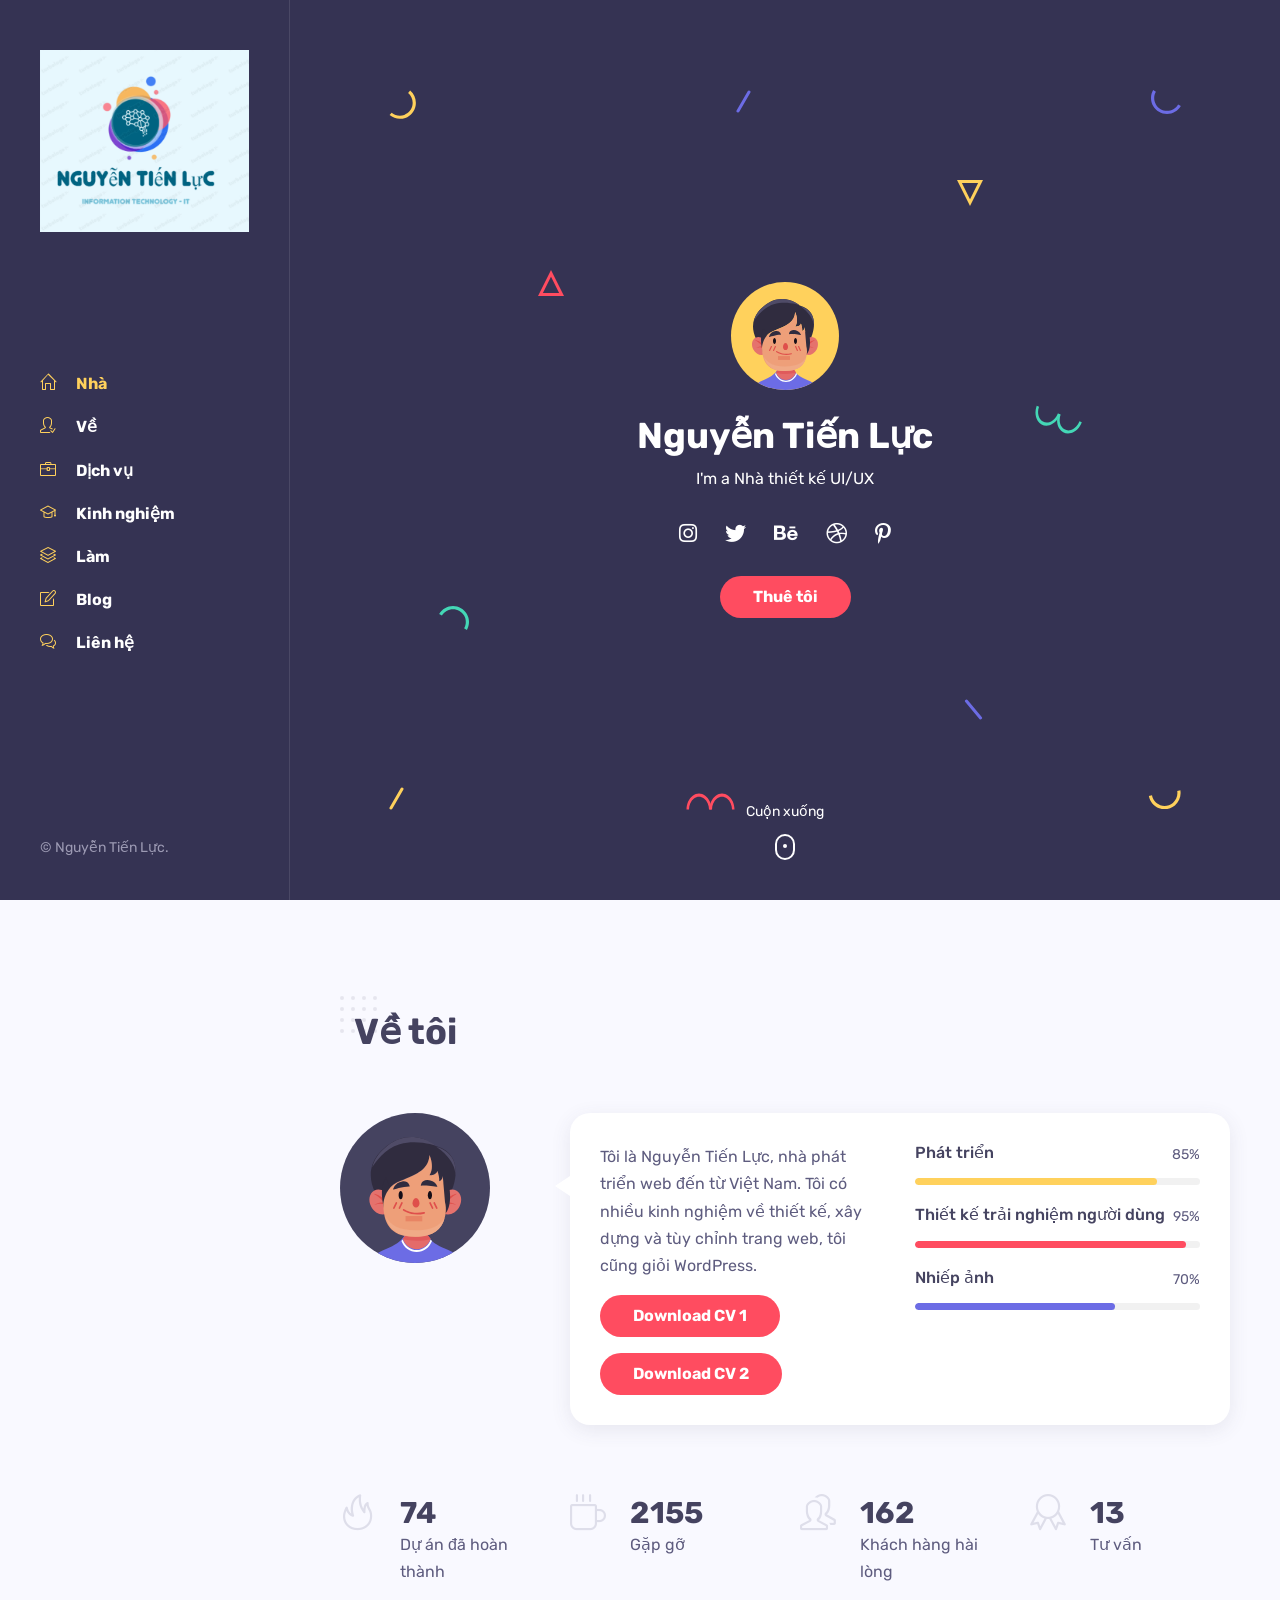
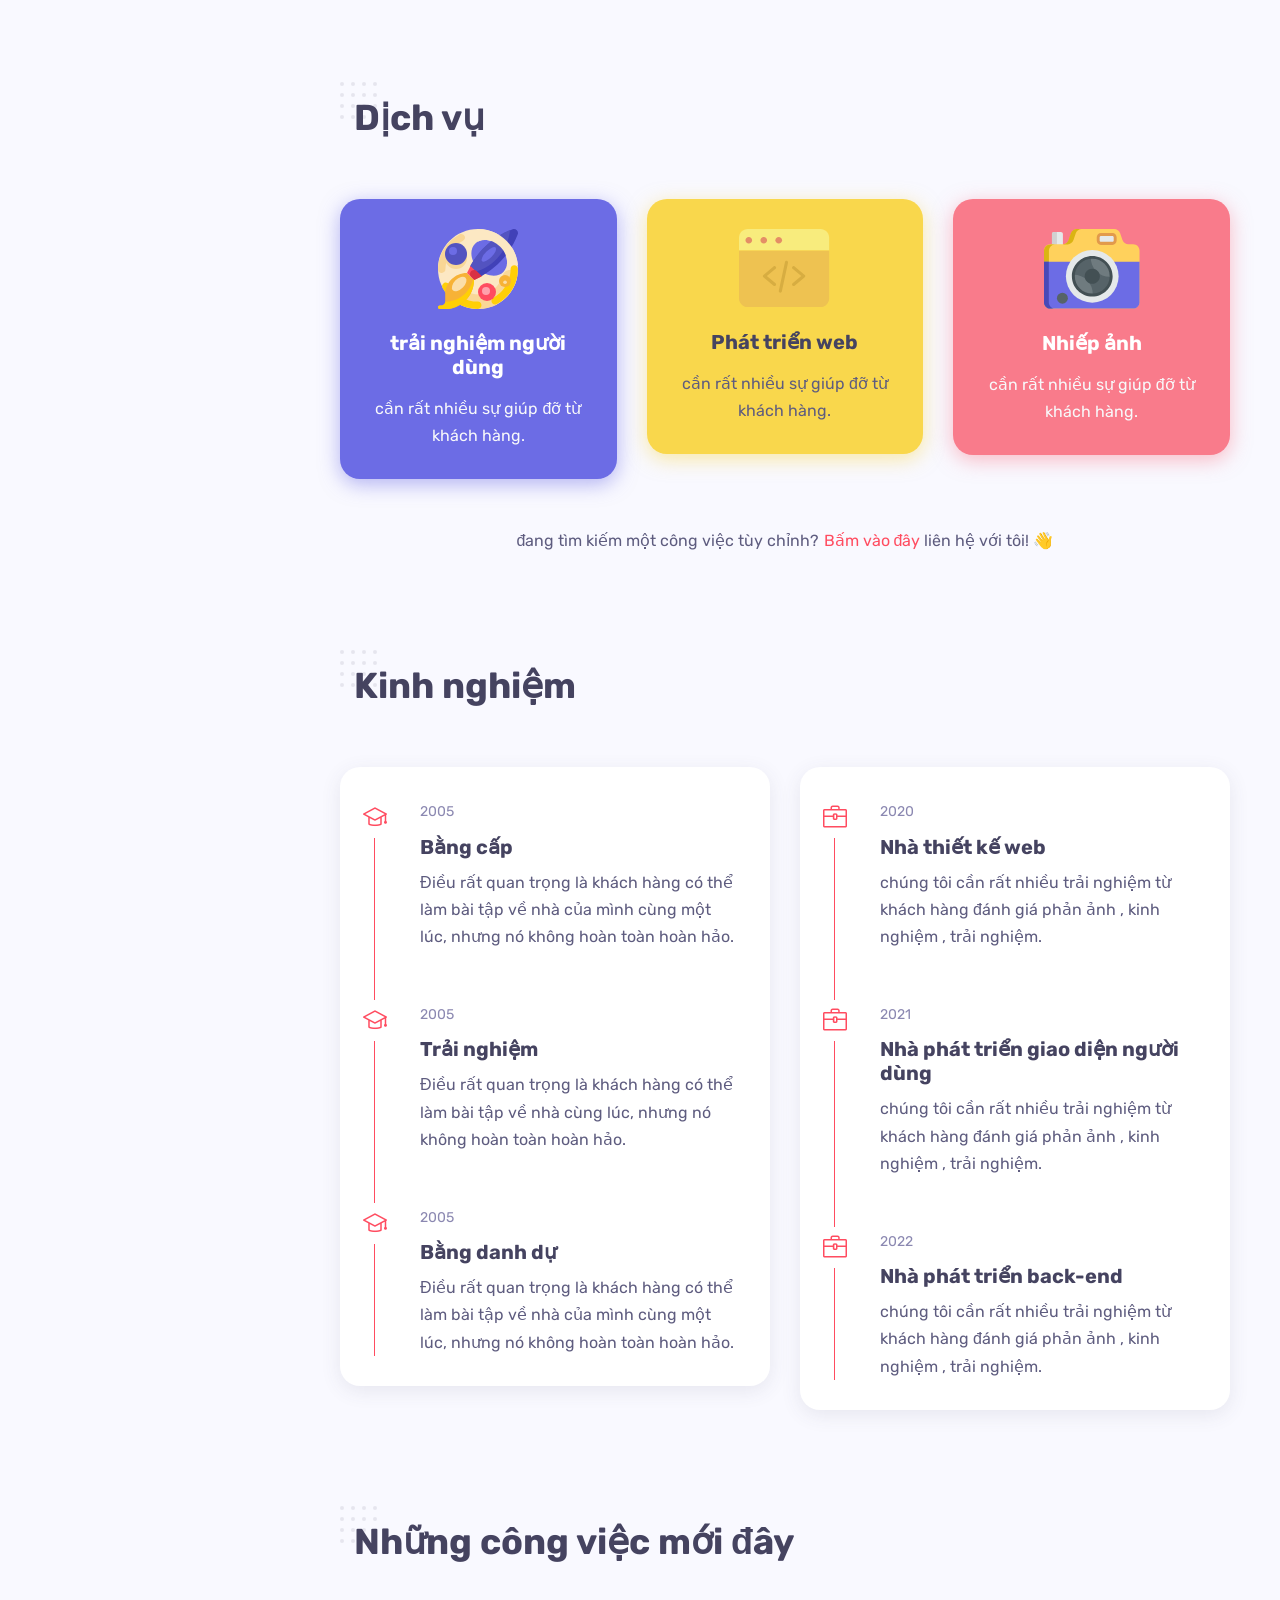
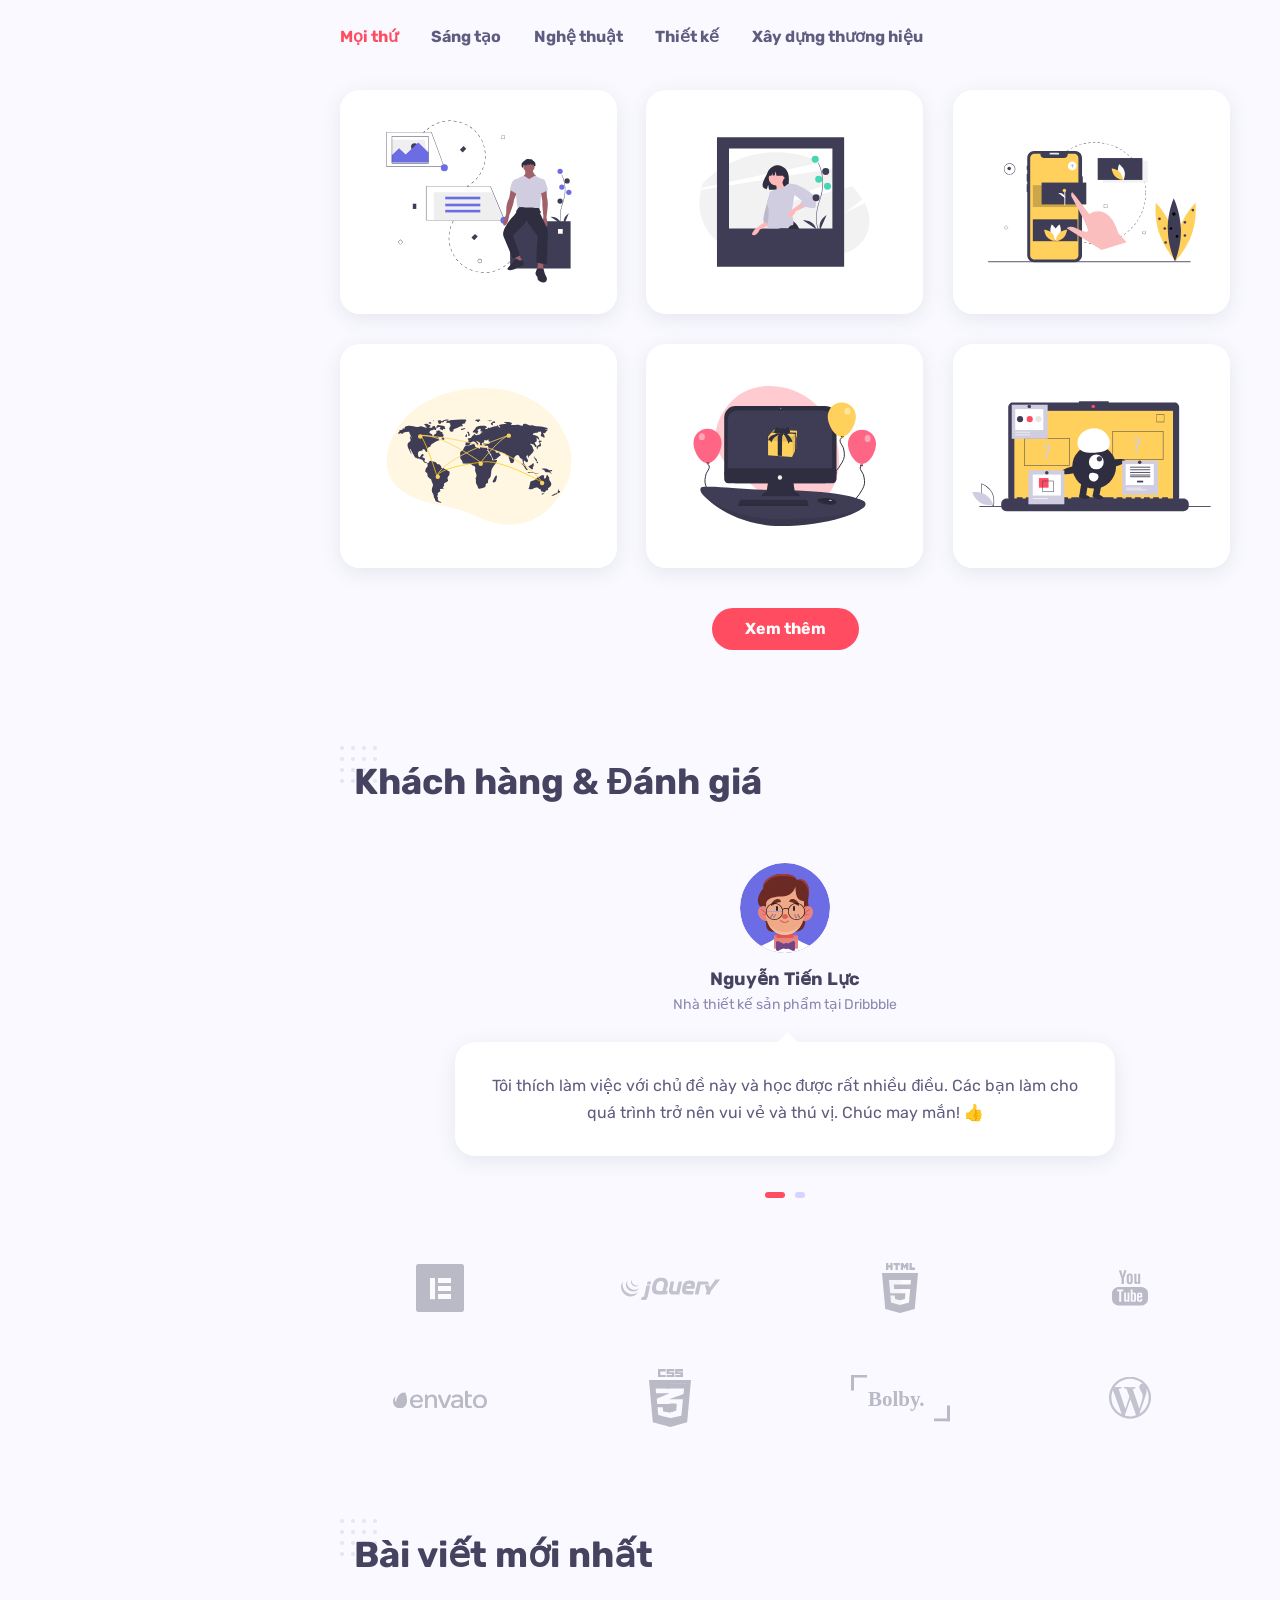
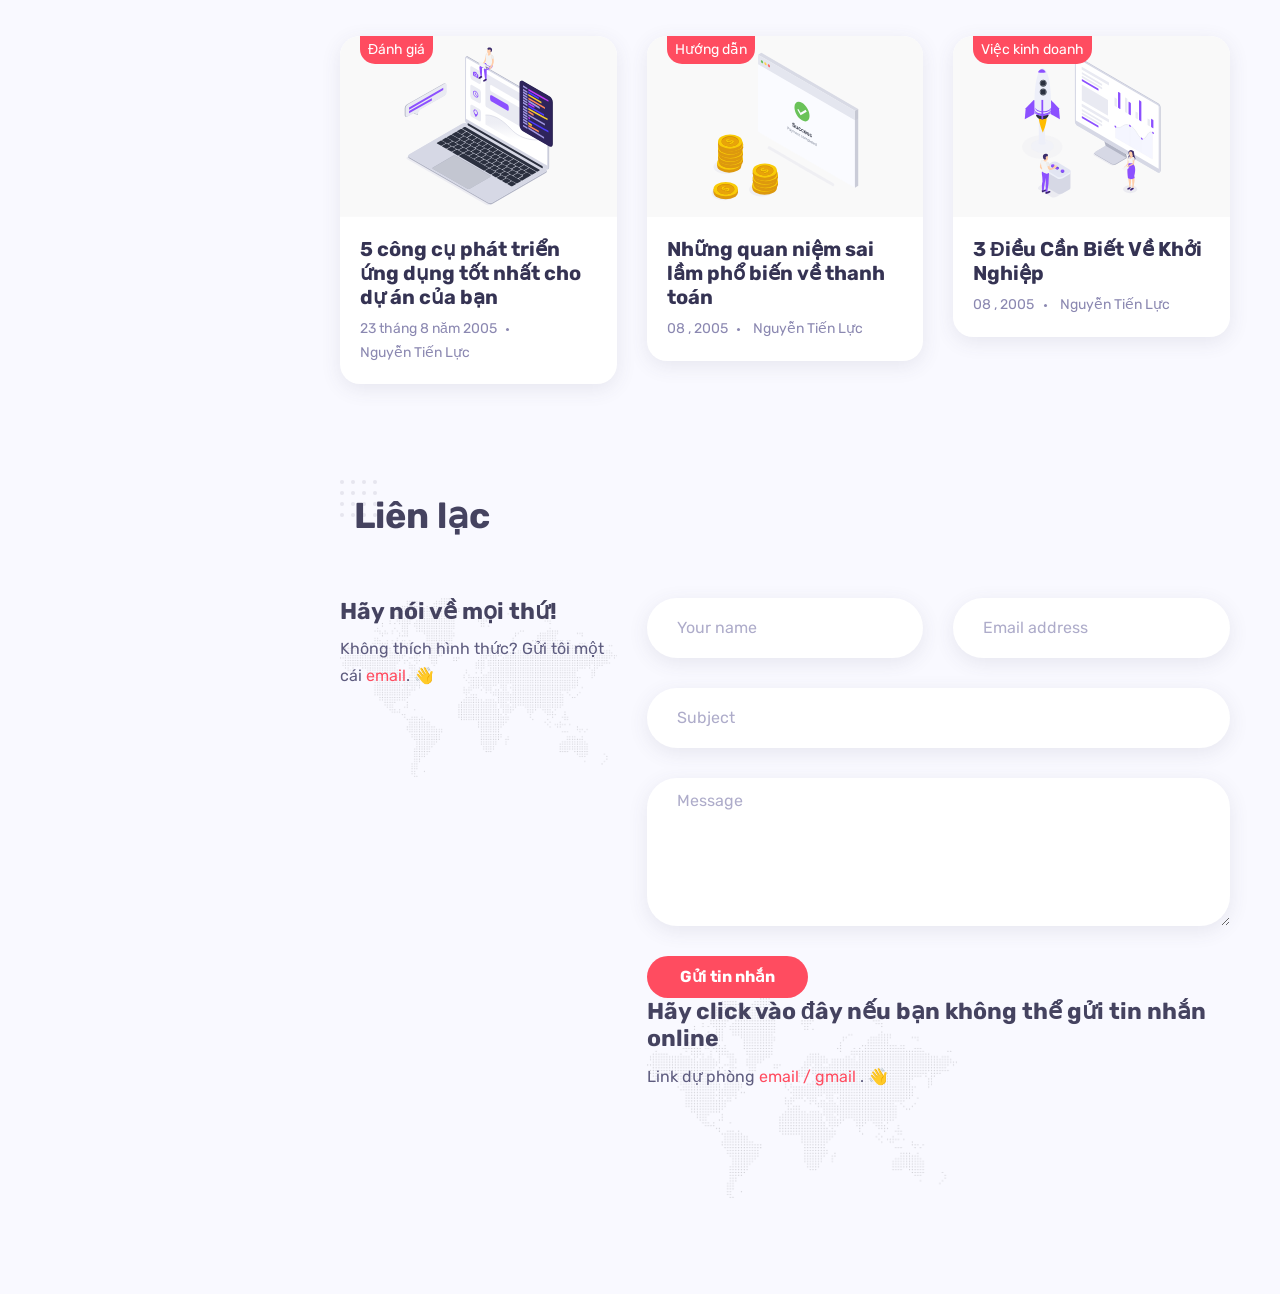
==== index.html @ 6c109f64 "Upload CV profile website" ====
﻿<!DOCTYPE html>
<html lang="en-US">
<head>
	<meta http-equiv="Content-Type" content="text/html; charset=UTF-8">
	<title>Nguyễn Tiến Lực</title>
	<meta name="description" content="PROFILE">
	<meta name="viewport" content="width=device-width, initial-scale=1, maximum-scale=1">
	<link rel="shortcut icon" type="image/x-icon" href="images\favicon.png">
	<link rel="stylesheet" href="css\bootstrap.min.css" type="text/css" media="all">
	<link rel="stylesheet" href="css\all.min.css" type="text/css" media="all">
	<link rel="stylesheet" href="css\simple-line-icons.css" type="text/css" media="all">
	<link rel="stylesheet" href="css\slick.css" type="text/css" media="all">
	<link rel="stylesheet" href="css\animate.css" type="text/css" media="all">
	<link rel="stylesheet" href="css\magnific-popup.css" type="text/css" media="all">
	<link rel="stylesheet" href="css\style.css" type="text/css" media="all">


</head>

<body>


<div id="preloader">
	<div class="outer">
		<div class="infinityChrome">
			<div></div>
			<div></div>
			<div></div>
		</div>
		<div class="infinity">
			<div>
				<span></span>
			</div>
			<div>
				<span></span>
			</div>
			<div>
				<span></span>
			</div>
		</div>

		<svg xmlns="http://www.w3.org/2000/svg" version="1.1" class="goo-outer">
			<defs>
				<filter id="goo">
					<fegaussianblur in="SourceGraphic" stddeviation="6" result="blur"></fegaussianblur>
					<fecolormatrix in="blur" values="1 0 0 0 0  0 1 0 0 0  0 0 1 0 0  0 0 0 18 -7" result="goo"></fecolormatrix>
					<feblend in="SourceGraphic" in2="goo"></feblend>
				</filter>
			</defs>
		</svg>
	</div>
</div>

<!-- mobile header -->
<header class="mobile-header-1">
	<div class="container">
		<!-- menu icon -->
		<div class="menu-icon d-inline-flex mr-4">
			<button>
				<span></span>
			</button>
		</div>
		<!-- logo image -->
		<div class="site-logo">
			<a href="index.html">
				<img src="images\logo.svg" alt="Nguyễn Tiến Lực">
			</a>
		</div>
	</div>
</header>

<!-- desktop header -->
<header class="desktop-header-1 d-flex align-items-start flex-column">
	
	<!-- logo image -->
	<div class="site-logo">
		<a href="index.html">
			<img src="images\logo.svg" alt="">
		</a>
	</div>
	
	<!-- main menu -->
	<nav>
		<ul class="vertical-menu scrollspy">
			<li class="active"><a href="#home"><i class="icon-home"></i>Nhà</a></li>
			<li><a href="#about"><i class="icon-user-following"></i>Về</a></li>
			<li><a href="#services"><i class="icon-briefcase"></i>Dịch vụ</a></li>
			<li><a href="#experience"><i class="icon-graduation"></i>Kinh nghiệm</a></li>
			<li><a href="#works"><i class="icon-layers"></i>Làm</a></li>
			<li><a href="#blog"><i class="icon-note"></i>Blog</a></li>
			<li><a href="#contact"><i class="icon-bubbles"></i>Liên hệ</a></li>
		</ul>
	</nav>
	
	<!-- site footer -->
	<div class="footer">
		<!-- copyright text -->
		<span class="copyright">©  Nguyễn Tiến Lực.</span>
	</div>

</header>

<!-- main layout -->
<main class="content">
	
	<!-- section home -->
	<section id="home" class="home d-flex align-items-center">
		<div class="container">

			<!-- intro -->
			<div class="intro">
				<!-- avatar image -->
				<img src="images\avatar-1.svg" alt="Bolby" class="mb-4">

				<!-- info -->
				<h1 class="mb-2 mt-0">Nguyễn Tiến Lực</h1>
				<span>I'm a <span class="text-rotating">Nhà thiết kế UI/UX, nhà phát triển Front-End, người yêu thích nhiếp ảnh</span></span>

				<!-- social icons -->
				<ul class="social-icons light list-inline mb-0 mt-4">
					<li class="list-inline-item"><a href="#"><i class="fab fa-instagram"></i></a></li>
					<li class="list-inline-item"><a href="#"><i class="fab fa-twitter"></i></a></li>
					<li class="list-inline-item"><a href="#"><i class="fab fa-behance"></i></a></li>
					<li class="list-inline-item"><a href="#"><i class="fab fa-dribbble"></i></a></li>
					<li class="list-inline-item"><a href="#"><i class="fab fa-pinterest-p"></i></a></li>
				</ul>

				<!-- buttons -->
				<div class="mt-4">
					<a href="https://nguyenluc11.github.io/nguyenluc11/?fbclid=IwAR2hR-BDXSIE_s5PRj954l5WhrBoryZc1TmJZhps6hW86SdZs_fA3JSU7GA" class="btn btn-default">Thuê tôi</a>
				</div>
			</div>
			
			<!-- scroll down mouse wheel -->
			<div class="scroll-down">
				<a href="#about" class="mouse-wrapper">
					<span>Cuộn xuống</span>
					<span class="mouse">
						<span class="wheel"></span>
					</span>
				</a>
			</div>

			<!-- parallax layers -->
			<div class="parallax" data-relative-input="true">

				<svg width="27" height="29" data-depth="0.3" class="layer p1" xmlns="http://www.w3.org/2000/svg"><path d="M21.15625.60099c4.37954 3.67487 6.46544 9.40612 5.47254 15.03526-.9929 5.62915-4.91339 10.30141-10.2846 12.25672-5.37122 1.9553-11.3776.89631-15.75715-2.77856l2.05692-2.45134c3.50315 2.93948 8.3087 3.78663 12.60572 2.22284 4.297-1.5638 7.43381-5.30209 8.22768-9.80537.79387-4.50328-.8749-9.08872-4.37803-12.02821L21.15625.60099z" fill="#FFD15C" fill-rule="evenodd"></path></svg>

				<svg width="26" height="26" data-depth="0.2" class="layer p2" xmlns="http://www.w3.org/2000/svg"><path d="M13 3.3541L2.42705 24.5h21.1459L13 3.3541z" stroke="#FF4C60" stroke-width="3" fill="none" fill-rule="evenodd"></path></svg>

				<svg width="30" height="25" data-depth="0.3" class="layer p3" xmlns="http://www.w3.org/2000/svg"><path d="M.1436 8.9282C3.00213 3.97706 8.2841.92763 14.00013.92796c5.71605.00032 10.9981 3.04992 13.85641 8 2.8583 4.95007 2.8584 11.0491-.00014 16.00024l-2.77128-1.6c2.28651-3.96036 2.28631-8.84002.00011-12.8002-2.2862-3.96017-6.5124-6.40017-11.08513-6.4-4.57271.00018-8.79872 2.43984-11.08524 6.4002l-2.77128-1.6z" fill="#44D7B6" fill-rule="evenodd"></path></svg>

				<svg width="15" height="23" data-depth="0.6" class="layer p4" xmlns="http://www.w3.org/2000/svg"><rect transform="rotate(30 9.86603 10.13397)" x="7" width="3" height="25" rx="1.5" fill="#FFD15C" fill-rule="evenodd"></rect></svg>

				<svg width="15" height="23" data-depth="0.2" class="layer p5" xmlns="http://www.w3.org/2000/svg"><rect transform="rotate(30 9.86603 10.13397)" x="7" width="3" height="25" rx="1.5" fill="#6C6CE5" fill-rule="evenodd"></rect></svg>

				<svg width="49" height="17" data-depth="0.5" class="layer p6" xmlns="http://www.w3.org/2000/svg"><g fill="#FF4C60" fill-rule="evenodd"><path d="M.5 16.5c0-5.71709 2.3825-10.99895 6.25-13.8567 3.8675-2.85774 8.6325-2.85774 12.5 0C23.1175 5.50106 25.5 10.78292 25.5 16.5H23c0-4.57303-1.90625-8.79884-5-11.08535-3.09375-2.28652-6.90625-2.28652-10 0C4.90625 7.70116 3 11.92697 3 16.5H.5z"></path><path d="M23.5 16.5c0-5.71709 2.3825-10.99895 6.25-13.8567 3.8675-2.85774 8.6325-2.85774 12.5 0C46.1175 5.50106 48.5 10.78292 48.5 16.5H46c0-4.57303-1.90625-8.79884-5-11.08535-3.09375-2.28652-6.90625-2.28652-10 0-3.09375 2.28651-5 6.51232-5 11.08535h-2.5z"></path></g></svg>

				<svg width="26" height="26" data-depth="0.4" class="layer p7" xmlns="http://www.w3.org/2000/svg"><path d="M13 22.6459L2.42705 1.5h21.1459L13 22.6459z" stroke="#FFD15C" stroke-width="3" fill="none" fill-rule="evenodd"></path></svg>

				<svg width="19" height="21" data-depth="0.3" class="layer p8" xmlns="http://www.w3.org/2000/svg"><rect transform="rotate(-40 6.25252 10.12626)" x="7" width="3" height="25" rx="1.5" fill="#6C6CE5" fill-rule="evenodd"></rect></svg>

				<svg width="30" height="25" data-depth="0.3" data-depth-y="-1.30" class="layer p9" xmlns="http://www.w3.org/2000/svg"><path d="M29.8564 16.0718c-2.85854 4.95114-8.1405 8.00057-13.85654 8.00024-5.71605-.00032-10.9981-3.04992-13.85641-8-2.8583-4.95007-2.8584-11.0491.00014-16.00024l2.77128 1.6c-2.28651 3.96036-2.28631 8.84002-.00011 12.8002 2.2862 3.96017 6.5124 6.40017 11.08513 6.4 4.57271-.00018 8.79872-2.43984 11.08524-6.4002l2.77128 1.6z" fill="#6C6CE5" fill-rule="evenodd"></path></svg>

				<svg width="47" height="29" data-depth="0.2" class="layer p10" xmlns="http://www.w3.org/2000/svg"><g fill="#44D7B6" fill-rule="evenodd"><path d="M46.78878 17.19094c-1.95535 5.3723-6.00068 9.52077-10.61234 10.8834-4.61167 1.36265-9.0893-.26708-11.74616-4.27524-2.65686-4.00817-3.08917-9.78636-1.13381-15.15866l2.34923.85505c-1.56407 4.29724-1.2181 8.92018.90705 12.12693 2.12514 3.20674 5.70772 4.5107 9.39692 3.4202 3.68921-1.0905 6.92581-4.40949 8.48988-8.70673l2.34923.85505z"></path><path d="M25.17585 9.32448c-1.95535 5.3723-6.00068 9.52077-10.61234 10.8834-4.61167 1.36264-9.0893-.26708-11.74616-4.27525C.16049 11.92447-.27182 6.14628 1.68354.77398l2.34923.85505c-1.56407 4.29724-1.2181 8.92018.90705 12.12692 2.12514 3.20675 5.70772 4.5107 9.39692 3.4202 3.68921-1.0905 6.92581-4.40948 8.48988-8.70672l2.34923.85505z"></path></g></svg>

				<svg width="33" height="20" data-depth="0.5" class="layer p11" xmlns="http://www.w3.org/2000/svg"><path d="M32.36774.34317c.99276 5.63023-1.09332 11.3614-5.47227 15.03536-4.37895 3.67396-10.3855 4.73307-15.75693 2.77837C5.76711 16.2022 1.84665 11.53014.8539 5.8999l3.15139-.55567c.7941 4.50356 3.93083 8.24147 8.22772 9.8056 4.29688 1.56413 9.10275.71673 12.60554-2.2227C28.34133 9.98771 30.01045 5.4024 29.21635.89884l3.15139-.55567z" fill="#FFD15C" fill-rule="evenodd"></path></svg>

			</div>
		</div>
		
	</section>

	<!-- section about -->
	<section id="about">

		<div class="container">
			
			<!-- section title -->
			<h2 class="section-title wow fadeInUp">Về tôi</h2>

			<div class="spacer" data-height="60"></div>
			
			<div class="row">

				<div class="col-md-3">
					<div class="text-center text-md-left">
						<!-- avatar image -->
						<img src="images\avatar-2.svg" alt="Nguyễn Tiến LựcLực">
					</div>
					<div class="spacer d-md-none d-lg-none" data-height="30"></div>
				</div>

				<div class="col-md-9 triangle-left-md triangle-top-sm">
					<div class="rounded bg-white shadow-dark padding-30">
						<div class="row">
							<div class="col-md-6">
								<!-- about text -->
								<p>Tôi là Nguyễn Tiến Lực, nhà phát triển web đến từ Việt Nam. Tôi có nhiều kinh nghiệm về thiết kế, xây dựng và tùy chỉnh trang web, tôi cũng giỏi WordPress.</p>
								<div class="mt-3">
									<a href="https://luckocony.github.io/nguyentienluc333/" class="btn btn-default">Download CV 1 </a>
								</div>
								<div class="mt-3">
									<a href="file:///D:/nguyentienluc/betashop/shopbetacuanguyentienluc/index.html" class="btn btn-default">Download CV 2 </a>
								</div>
								<div class="spacer d-md-none d-lg-none" data-height="30"></div>
							</div>
							<div class="col-md-6">
								<!-- skill item -->
								<div class="skill-item">
									<div class="skill-info clearfix">
										<h4 class="float-left mb-3 mt-0">Phát triển</h4>
										<span class="float-right">85%</span>
									</div>
									<div class="progress">
										<div class="progress-bar data-background" role="progressbar" aria-valuemin="0" aria-valuemax="100" aria-valuenow="85" data-color="#FFD15C">
										</div>
									</div>
									<div class="spacer" data-height="20"></div>
								</div>

								<!-- skill item -->
								<div class="skill-item">
									<div class="skill-info clearfix">
										<h4 class="float-left mb-3 mt-0">Thiết kế trải nghiệm người dùng</h4>
										<span class="float-right">95%</span>
									</div>
									<div class="progress">
										<div class="progress-bar data-background" role="progressbar" aria-valuemin="0" aria-valuemax="100" aria-valuenow="95" data-color="#FF4C60">
										</div>
									</div>
									<div class="spacer" data-height="20"></div>
								</div>

								<!-- skill item -->
								<div class="skill-item">
									<div class="skill-info clearfix">
										<h4 class="float-left mb-3 mt-0">Nhiếp ảnh</h4>
										<span class="float-right">70%</span>
									</div>
									<div class="progress">
										<div class="progress-bar data-background" role="progressbar" aria-valuemin="0" aria-valuemax="100" aria-valuenow="70" data-color="#6C6CE5">
										</div>
									</div>
								</div>
							</div>
						</div>
					</div>
				</div>

			</div>
			<!-- row end -->

			<div class="spacer" data-height="70"></div>
			
			<div class="row">
				
				<div class="col-md-3 col-sm-6">
					<!-- fact item -->
					<div class="fact-item">
						<span class="icon icon-fire"></span>
						<div class="details">
							<h3 class="mb-0 mt-0 number"><em class="count">198</em></h3>
							<p class="mb-0">Dự án đã hoàn thành</p>
						</div>
					</div>
					<div class="spacer d-md-none d-lg-none" data-height="30"></div>
				</div>

				<div class="col-md-3 col-sm-6">
					<!-- fact item -->
					<div class="fact-item">
						<span class="icon icon-cup"></span>
						<div class="details">
							<h3 class="mb-0 mt-0 number"><em class="count">5670</em></h3>
							<p class="mb-0">Gặp gỡ</p>
						</div>
					</div>
					<div class="spacer d-md-none d-lg-none" data-height="30"></div>
				</div>

				<div class="col-md-3 col-sm-6">
					<!-- fact item -->
					<div class="fact-item">
						<span class="icon icon-people"></span>
						<div class="details">
							<h3 class="mb-0 mt-0 number"><em class="count">427</em></h3>
							<p class="mb-0">Khách hàng hài lòng</p>
						</div>
					</div>
					<div class="spacer d-md-none d-lg-none" data-height="30"></div>
				</div>

				<div class="col-md-3 col-sm-6">
					<!-- fact item -->
					<div class="fact-item">
						<span class="icon icon-badge"></span>
						<div class="details">
							<h3 class="mb-0 mt-0 number"><em class="count">35</em></h3>
							<p class="mb-0">Tư vấn</p>
						</div>
					</div>
				</div>

			</div>

		</div>
		
	</section>
	
	<!-- section services -->
	<section id="services">

		<div class="container">
			
			<!-- section title -->
			<h2 class="section-title wow fadeInUp">Dịch vụ</h2>

			<div class="spacer" data-height="60"></div>
			
			<div class="row">

				<div class="col-md-4">
					<!-- service box -->
					<div class="service-box rounded data-background padding-30 text-center text-light shadow-blue" data-color="#6C6CE5">
						<img src="images\service-1.svg" alt="UI/UX design">
						<h3 class="mb-3 mt-0"> trải nghiệm người dùng</h3>
						<p class="mb-0">cần rất nhiều sự giúp đỡ từ khách hàng.</p>
					</div>
					<div class="spacer d-md-none d-lg-none" data-height="30"></div>
				</div>

				<div class="col-md-4">
					<!-- service box -->
					<div class="service-box rounded data-background padding-30 text-center shadow-yellow" data-color="#F9D74C">
						<img src="images\service-2.svg" alt="UI/UX design">
						<h3 class="mb-3 mt-0">Phát triển web</h3>
						<p class="mb-0"> cần rất nhiều sự giúp đỡ từ khách hàng.</p>
					</div>
					<div class="spacer d-md-none d-lg-none" data-height="30"></div>
				</div>

				<div class="col-md-4">
					<!-- service box -->
					<div class="service-box rounded data-background padding-30 text-center text-light shadow-pink" data-color="#F97B8B">
						<img src="images\service-3.svg" alt="UI/UX design">
						<h3 class="mb-3 mt-0">Nhiếp ảnh</h3>
						<p class="mb-0"> cần rất nhiều sự giúp đỡ từ khách hàng.</p>
					</div>
				</div>

			</div>

			<div class="mt-5 text-center">
				<p class="mb-0">đang tìm kiếm một công việc tùy chỉnh? <a href="#contact">Bấm vào đây</a> liên hệ với tôi! 👋</p>
			</div>

		</div>
		
	</section>
	
	<!-- section experience -->
	<section id="experience">

		<div class="container">
			
			<!-- section title -->
			<h2 class="section-title wow fadeInUp">Kinh nghiệm</h2>

			<div class="spacer" data-height="60"></div>
			
			<div class="row">

				<div class="col-md-6">
					
					<!-- timeline wrapper -->
					<div class="timeline edu bg-white rounded shadow-dark padding-30 overflow-hidden">

						<!-- timeline item -->
						<div class="timeline-container wow fadeInUp">
							<div class="content">
								<span class="time">2005</span>
								<h3 class="title">Bằng cấp</h3>
								<p>Điều rất quan trọng là khách hàng có thể làm bài tập về nhà của mình cùng một lúc, nhưng nó không hoàn toàn hoàn hảo.</p>
							</div>
						</div>

						<!-- timeline item -->
						<div class="timeline-container wow fadeInUp" data-wow-delay="0.2s">
							<div class="content">
								<span class="time">2005</span>
								<h3 class="title">Trải nghiệm</h3>
								<p>Điều rất quan trọng là khách hàng có thể làm bài tập về nhà cùng lúc, nhưng nó không hoàn toàn hoàn hảo.</p>
							</div>
						</div>

						<!-- timeline item -->
						<div class="timeline-container wow fadeInUp" data-wow-delay="0.4s">
							<div class="content">
								<span class="time">2005</span>
								<h3 class="title">Bằng danh dự</h3>
								<p>Điều rất quan trọng là khách hàng có thể làm bài tập về nhà của mình cùng một lúc, nhưng nó không hoàn toàn hoàn hảo.</p>
							</div>
						</div>

						<!-- main line -->
						<span class="line"></span>

					</div>

				</div>

				<div class="col-md-6">
					
					<!-- responsive spacer -->
					<div class="spacer d-md-none d-lg-none" data-height="30"></div>

					<!-- timeline wrapper -->
					<div class="timeline exp bg-white rounded shadow-dark padding-30 overflow-hidden">

						<!-- timeline item -->
						<div class="timeline-container wow fadeInUp">
							<div class="content">
								<span class="time">2020</span>
								<h3 class="title">Nhà thiết kế web</h3>
								<p>chúng tôi cần rất nhiều trải nghiệm từ khách hàng đánh giá phản ảnh , kinh nghiệm , trải nghiệm.</p>
							</div>
						</div>

						<!-- timeline item -->
						<div class="timeline-container wow fadeInUp" data-wow-delay="0.2s">
							<div class="content">
								<span class="time">2021</span>
								<h3 class="title">Nhà phát triển giao diện người dùng</h3>
								<p>chúng tôi cần rất nhiều trải nghiệm từ khách hàng đánh giá phản ảnh , kinh nghiệm , trải nghiệm.</p>
							</div>
						</div>

						<!-- timeline item -->
						<div class="timeline-container wow fadeInUp" data-wow-delay="0.4s">
							<div class="content">
								<span class="time">2022</span>
								<h3 class="title">Nhà phát triển back-end</h3>
								<p>chúng tôi cần rất nhiều trải nghiệm từ khách hàng đánh giá phản ảnh , kinh nghiệm , trải nghiệm.</p>
							</div>
						</div>
						<span class="line"></span>

					</div>

				</div>

			</div>

		</div>
		
	</section>
	
	<section id="works">
		<div class="container">
			<h2 class="section-title wow fadeInUp">Những công việc mới đây</h2>
			<div class="spacer" data-height="60"></div>
			<ul class="portfolio-filter list-inline wow fadeInUp">
				<li class="current list-inline-item" data-filter="*">Mọi thứ</li>
				<li class="list-inline-item" data-filter=".creative">Sáng tạo</li>
				<li class="list-inline-item" data-filter=".art">Nghệ thuật</li>
				<li class="list-inline-item" data-filter=".design">Thiết kế</li>
				<li class="list-inline-item" data-filter=".branding">Xây dựng thương hiệu</li>
			</ul>
			<div class="pf-filter-wrapper">
				<select class="portfolio-filter-mobile">
					<option value="*">Mọi thứ</option>
					<option value=".creative">Sáng tạo</option>
					<option value=".art">Nghệ thuật</option>
					<option value=".design">Thiết kế</option>
					<option value=".branding">Xây dựng thương hiệu</option>
				</select>
			</div>
			
			<!-- portolio wrapper -->
			<div class="row portfolio-wrapper">
				
				<!-- portfolio item -->
				<div class="col-md-4 col-sm-6 grid-item art">
					<a href="images\works\1.svg" class="work-image">
						<div class="portfolio-item rounded shadow-dark">
							<div class="details">
								<span class="term">Nghệ thuật</span>
								<h4 class="title">Minh họa quản lý dự án</h4>
								<span class="more-button"><i class="icon-magnifier-add"></i></span>
							</div>
							<div class="thumb">
								<img src="images\works\1.svg" alt="Portfolio-title">
								<div class="mask"></div>
							</div>
						</div>
					</a>
				</div>

				<!-- portfolio item -->
				<div class="col-md-4 col-sm-6 grid-item creative design">
					<a href="#small-dialog" class="work-content">
						<div class="portfolio-item rounded shadow-dark">
							<div class="details">
								<span class="term">Sáng tạo</span>
								<h4 class="title">Màn hình hướng dẫn ứng dụng khách</h4>
								<span class="more-button"><i class="icon-options"></i></span>
							</div>
							<div class="thumb">
								<img src="images\works\2.svg" alt="Portfolio-title">
								<div class="mask"></div>
							</div>
						</div>
					</a>
					<div id="small-dialog" class="white-popup zoom-anim-dialog mfp-hide">
						<img src="images\single-work.svg" alt="Title">
						<h2>Màn hình hướng dẫn ứng dụng khách</h2>
						<p>cơ bản</p>
						<p>tối ưu .</p>
						<a href="#" class="btn btn-default">Xem trên Dribbble</a>
					</div>
				</div>

				<!-- portfolio item -->
				<div class="col-md-4 col-sm-6 grid-item branding">
					<a href="https://www.youtube.com/watch?v=qf9z4ulfmYw" class="work-video">
						<div class="portfolio-item rounded shadow-dark">
							<div class="details">
								<span class="term">Xây dựng thương hiệu</span>
								<h4 class="title">Khung dây ứng dụng phân phối</h4>
								<span class="more-button"><i class="icon-camrecorder"></i></span>
							</div>
							<div class="thumb">
								<img src="images\works\3.svg" alt="Portfolio-title">
								<div class="mask"></div>
							</div>
						</div>
					</a>
				</div>

				<!-- portfolio item -->
				<div class="col-md-4 col-sm-6 grid-item creative">
					<a href="https://w.soundcloud.com/player/?url=https%3A//api.soundcloud.com/tracks/240233494&color=%23ff5500&auto_play=false&hide_related=false&show_comments=true&show_user=true&show_reposts=false&show_teaser=true&visual=true" class="work-video">
						<div class="portfolio-item rounded shadow-dark">
							<div class="details">
								<span class="term">Sáng tạo</span>
								<h4 class="title">Động lực giới thiệu</h4>
								<span class="more-button"><i class="icon-music-tone-alt"></i></span>
							</div>
							<div class="thumb">
								<img src="images\works\4.svg" alt="Portfolio-title">
								<div class="mask"></div>
							</div>
						</div>
					</a>
				</div>

				<!-- portfolio item -->
				<div class="col-md-4 col-sm-6 grid-item art branding">
					<a href="#gallery-1" class="gallery-link">
						<div class="portfolio-item rounded shadow-dark">
							<div class="details">
								<span class="term">Nghệ thuật, Xây dựng thương hiệu</span>
								<h4 class="title">Thiết kế mô hình iMac</h4>
								<span class="more-button"><i class="icon-picture"></i></span>
							</div>
							<div class="thumb">
								<img src="images\works\5.svg" alt="Portfolio-title">
								<div class="mask"></div>
							</div>
						</div>
					</a>
					<div id="gallery-1" class="gallery mfp-hide">
						<a href="images\works\5.svg"></a>
						<a href="images\works\4.svg"></a>
					</div>
				</div>

				<!-- portfolio item -->
				<div class="col-md-4 col-sm-6 grid-item creative design">
					<a href="https://luckocony.github.io/nguyentienluc333/" target="_blank">
						<div class="portfolio-item rounded shadow-dark">
							<div class="details">
								<span class="term">Thiết kế sáng tạo</span>
								<h4 class="title">Khái niệm ứng dụng cửa hàng trò chơi</h4>
								<span class="more-button"><i class="icon-link"></i></span>
							</div>
							<div class="thumb">
								<img src="images\works\6.svg" alt="Portfolio-title">
								<div class="mask"></div>
							</div>
						</div>
					</a>
				</div>

			</div>
			
			<!-- more button -->
			<div class="load-more text-center mt-4">
				<a href="javascript:" class="btn btn-default"><i class="fas fa-spinner"></i> Xem thêm</a>
				<ul class="portfolio-pagination list-inline d-none">
					<li class="list-inline-item">1</li>
					<li class="list-inline-item"><a href="works-2.html">2</a></li>
				</ul>
			</div>

		</div>

	</section>
	
				
	
	<!-- section testimonials -->
	<section id="testimonials">

		<div class="container">
			
			<!-- section title -->
			<h2 class="section-title wow fadeInUp">Khách hàng & Đánh giá</h2>

			<div class="spacer" data-height="60"></div>
			
			<!-- testimonials wrapper -->
			<div class="testimonials-wrapper">
				
				<!-- testimonial item -->
				<div class="testimonial-item text-center mx-auto">
					<div class="thumb mb-3 mx-auto">
						<img src="images\avatar-3.svg" alt="customer-name">						
					</div>
					<h4 class="mt-3 mb-0">Nguyễn Tiến Lực</h4>
					<span class="subtitle">Nhà thiết kế sản phẩm tại Dribbble</span>
					<div class="bg-white padding-30 shadow-dark rounded triangle-top position-relative mt-4">
						<p class="mb-0">Tôi thích làm việc với chủ đề này và học được rất nhiều điều. Các bạn làm cho quá trình trở nên vui vẻ và thú vị. Chúc may mắn! 👍</p>
					</div>
				</div>
				
				<!-- testimonial item -->
				<div class="testimonial-item text-center mx-auto">
					<div class="thumb mb-3 mx-auto">
						<img src="images\avatar-1.svg" alt="customer-name">						
					</div>
					<h4 class="mt-3 mb-0">lực 10đ</h4>
					<span class="subtitle">Nhà thiết kế sản phẩm tại Dribbble</span>
					<div class="bg-white padding-30 shadow-dark rounded triangle-top position-relative mt-4">
						<p class="mb-0">Tôi thích làm việc với chủ đề này và học được rất nhiều điều. Các bạn làm cho quá trình trở nên vui vẻ và thú vị. Chúc may mắn! 🔥</p>
					</div>
				</div>

			</div>

			<div class="row">
				<div class="col-md-3 col-6">
					<!-- client item -->
					<div class="client-item">
						<div class="inner">
							<img src="images\client-1.svg" alt="client-name">
						</div>
					</div>
				</div>
				<div class="col-md-3 col-6">
					<!-- client item -->
					<div class="client-item">
						<div class="inner">
							<img src="images\client-2.svg" alt="client-name">
						</div>
					</div>
				</div>
				<div class="col-md-3 col-6">
					<!-- client item -->
					<div class="client-item">
						<div class="inner">
							<img src="images\client-3.svg" alt="client-name">
						</div>
					</div>
				</div>
				<div class="col-md-3 col-6">
					<!-- client item -->
					<div class="client-item">
						<div class="inner">
							<img src="images\client-4.svg" alt="client-name">
						</div>
					</div>
				</div>
				<div class="col-md-3 col-6">
					<!-- client item -->
					<div class="client-item">
						<div class="inner">
							<img src="images\client-5.svg" alt="client-name">
						</div>
					</div>
				</div>
				<div class="col-md-3 col-6">
					<!-- client item -->
					<div class="client-item">
						<div class="inner">
							<img src="images\client-6.svg" alt="client-name">
						</div>
					</div>
				</div>
				<div class="col-md-3 col-6">
					<!-- client item -->
					<div class="client-item">
						<div class="inner">
							<img src="images\client-7.svg" alt="client-name">
						</div>
					</div>
				</div>
				<div class="col-md-3 col-6">
					<!-- client item -->
					<div class="client-item">
						<div class="inner">
							<img src="images\client-8.svg" alt="client-name">
						</div>
					</div>
				</div>
			</div>

		</div>

	</section>
	
	<!-- section blog -->
	<section id="blog">

		<div class="container">
			
			<!-- section title -->
			<h2 class="section-title wow fadeInUp">Bài viết mới nhất</h2>

			<div class="spacer" data-height="60"></div>
			
			<div class="row blog-wrapper">
				
				<div class="col-md-4">
					<!-- blog item -->
					<div class="blog-item rounded bg-white shadow-dark wow fadeIn">
						<div class="thumb">
							<a href="#">
								<span class="category">Đánh giá</span>
							</a>
							<a href="#">
								<img src="images\blog\1.svg" alt="blog-title">
							</a>
						</div>
						<div class="details">
							<h4 class="my-0 title"><a href="#">5 công cụ phát triển ứng dụng tốt nhất cho dự án của bạn</a></h4>
							<ul class="list-inline meta mb-0 mt-2">
								<li class="list-inline-item">23 tháng 8 năm 2005</li>
								<li class="list-inline-item">Nguyễn Tiến Lực</li>
							</ul>
						</div>
					</div>
				</div>

				<div class="col-md-4">
					<!-- blog item -->
					<div class="blog-item rounded bg-white shadow-dark wow fadeIn">
						<div class="thumb">
							<a href="#">
								<span class="category">Hướng dẫn</span>
							</a>
							<a href="#">
								<img src="images\blog\2.svg" alt="blog-title">
							</a>
						</div>
						<div class="details">
							<h4 class="my-0 title"><a href="#">Những quan niệm sai lầm phổ biến về thanh toán</a></h4>
							<ul class="list-inline meta mb-0 mt-2">
								<li class="list-inline-item">08 , 2005</li>
								<li class="list-inline-item">Nguyễn Tiến Lực</li>
							</ul>
						</div>
					</div>
				</div>

				<div class="col-md-4">
					<!-- blog item -->
					<div class="blog-item rounded bg-white shadow-dark wow fadeIn">
						<div class="thumb">
							<a href="#">
								<span class="category">Việc kinh doanh</span>
							</a>
							<a href="#">
								<img src="images\blog\3.svg" alt="blog-title">
							</a>
						</div>
						<div class="details">
							<h4 class="my-0 title"><a href="#">3 Điều Cần Biết Về Khởi Nghiệp</a></h4>
							<ul class="list-inline meta mb-0 mt-2">
								<li class="list-inline-item">08 , 2005</li>
								<li class="list-inline-item">Nguyễn Tiến Lực</li>
							</ul>
						</div>
					</div>
				</div>

			</div>

		</div>

	</section>
	
	<!-- section contact -->
	<section id="contact">

		<div class="container">
			
			<!-- section title -->
			<h2 class="section-title wow fadeInUp">Liên lạc</h2>

			<div class="spacer" data-height="60"></div>
			
			<div class="row">
				
				<div class="col-md-4">
					<!-- contact info -->
					<div class="contact-info">
						<h3 class="wow fadeInUp">Hãy nói về mọi thứ!</h3>
						<p class="wow fadeInUp">Không thích hình thức? Gửi tôi một cái <a href="mailto:lucdubai2380@gmail.com">email</a>. 👋</p>
					</div>
				</div>

				<div class="col-md-8">
					<!-- Contact Form -->
					<form id="contact-form" class="contact-form mt-6" method="post" action="form/contact.php">
						
						<div class="messages"></div>
						
						<div class="row">
							<div class="column col-md-6">
								<!-- Name input -->
								<div class="form-group">
									<input type="text" class="form-control" name="InputName" id="InputName" placeholder="Your name" required="required" data-error="Name is required.">
									<div class="help-block with-errors"></div>
								</div>
							</div>
							
							<div class="column col-md-6">
								<!-- Email input -->
								<div class="form-group">
									<input type="email" class="form-control" id="InputEmail" name="InputEmail" placeholder="Email address" required="required" data-error="Email is required.">
									<div class="help-block with-errors"></div>
								</div>
							</div>

							<div class="column col-md-12">
								<div class="form-group">
									<input type="text" class="form-control" id="InputSubject" name="InputSubject" placeholder="Subject" required="required" data-error="Subject is required.">
									<div class="help-block with-errors"></div>
								</div>
							</div>
							<div class="column col-md-12">
								<div class="form-group">
									<textarea name="InputMessage" id="InputMessage" class="form-control" rows="5" placeholder="Message" required="required" data-error="Message is required."></textarea>
									<div class="help-block with-errors"></div>
								</div>
							</div>
						</div>

						<button type="submit" name="submit" id="submit" value="Submit" class="btn btn-default">Gửi tin nhắn</button>
						<div class="contact-info">
							<h3 class="wow fadeInUp">Hãy click vào đây nếu bạn không thể gửi tin nhắn online</h3>
							<p class="wow fadeInUp">Link dự phòng <a href="mailto:lucdubai2380@gmail.com"> email / gmail </a>. 👋</p>
						</div>

					</form>
				</div>

			</div>

		</div>

	</section>

	<div class="spacer" data-height="96"></div>
	
</main>
<a href="javascript:" id="return-to-top"><i class="fas fa-arrow-up"></i></a>
<script src="js\jquery-1.12.3.min.js"></script>
<script src="js\jquery.easing.min.js"></script>
<script src="js\jquery.waypoints.min.js"></script>
<script src="js\jquery.counterup.min.js"></script>
<script src="js\popper.min.js"></script>
<script src="js\bootstrap.min.js"></script>
<script src="js\isotope.pkgd.min.js"></script>
<script src="js\infinite-scroll.min.js"></script>
<script src="js\imagesloaded.pkgd.min.js"></script>
<script src="js\slick.min.js"></script>
<script src="js\contact.js"></script>
<script src="js\validator.js"></script>
<script src="js\wow.min.js"></script>
<script src="js\morphext.min.js"></script>
<script src="js\parallax.min.js"></script>
<script src="js\jquery.magnific-popup.min.js"></script>
<script src="js\custom.js"></script>
<script scr="js\hienthi.js"></script>

</body>
</html>
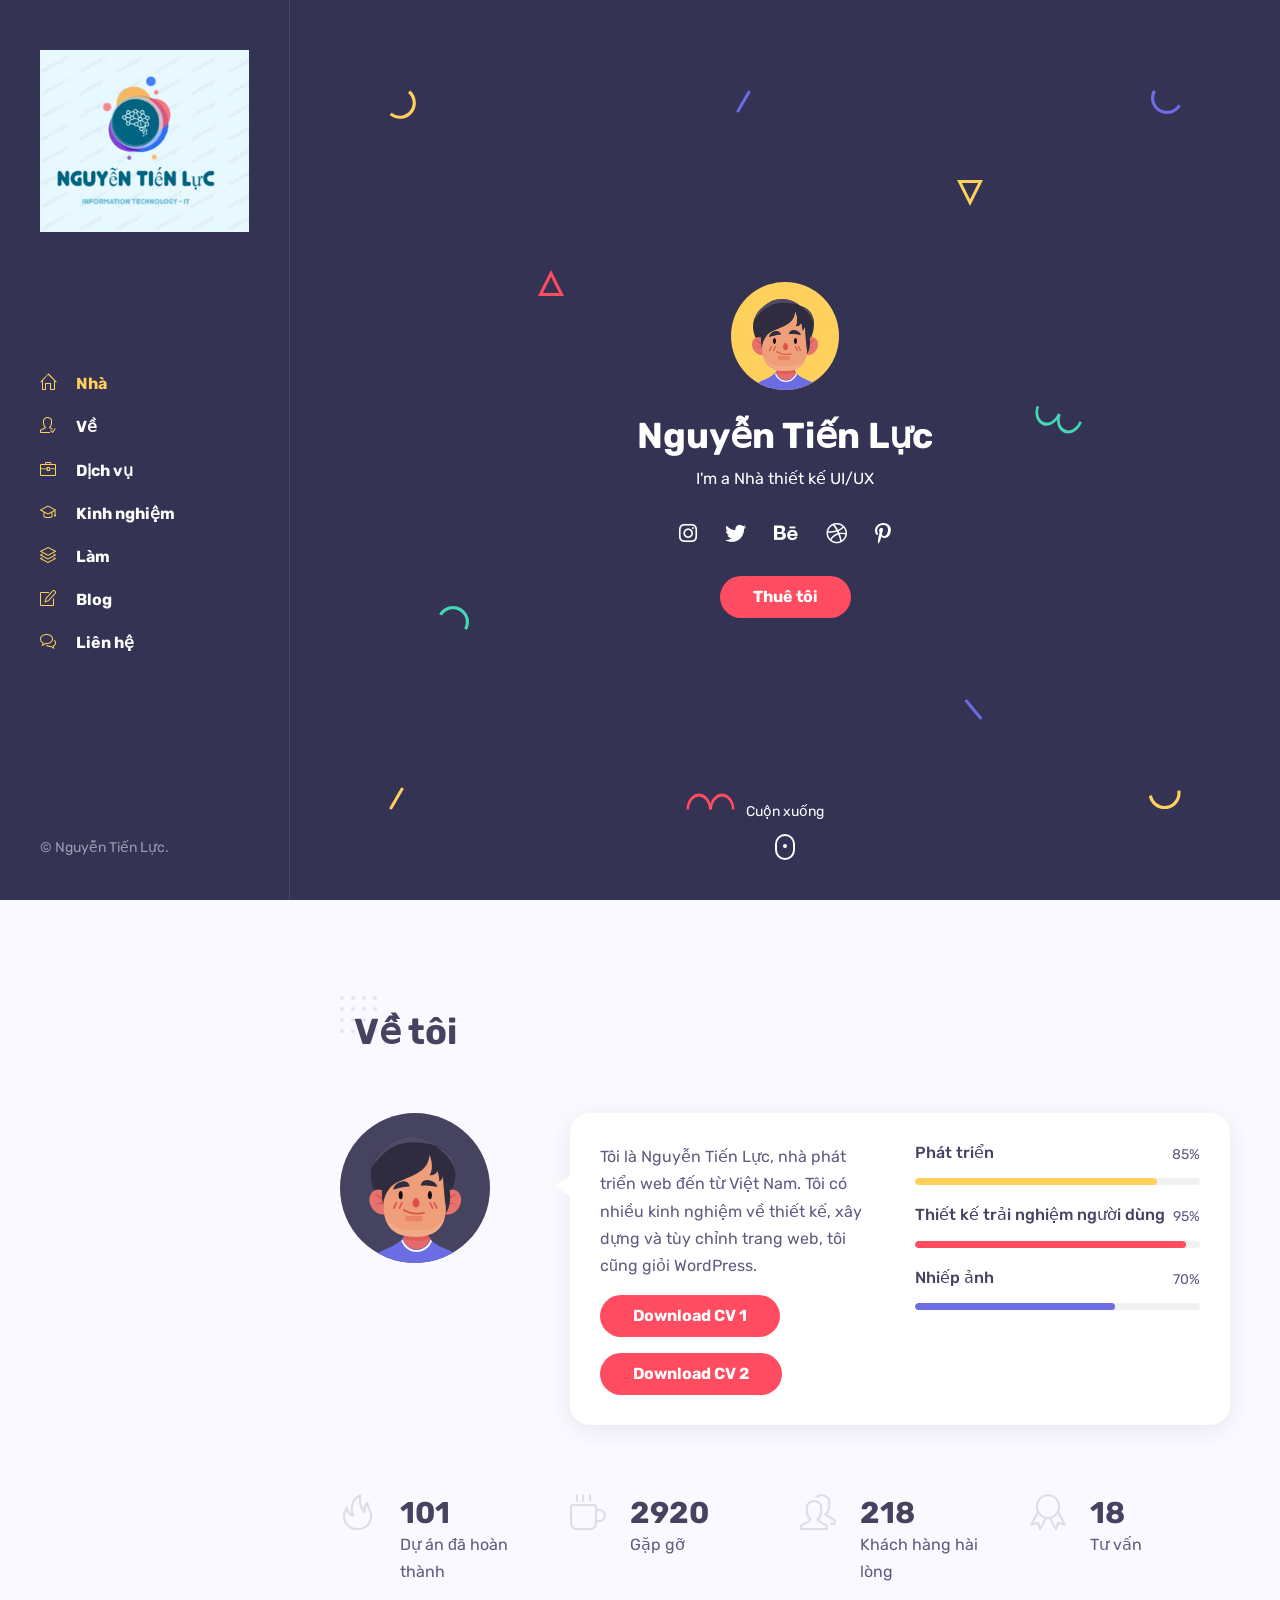
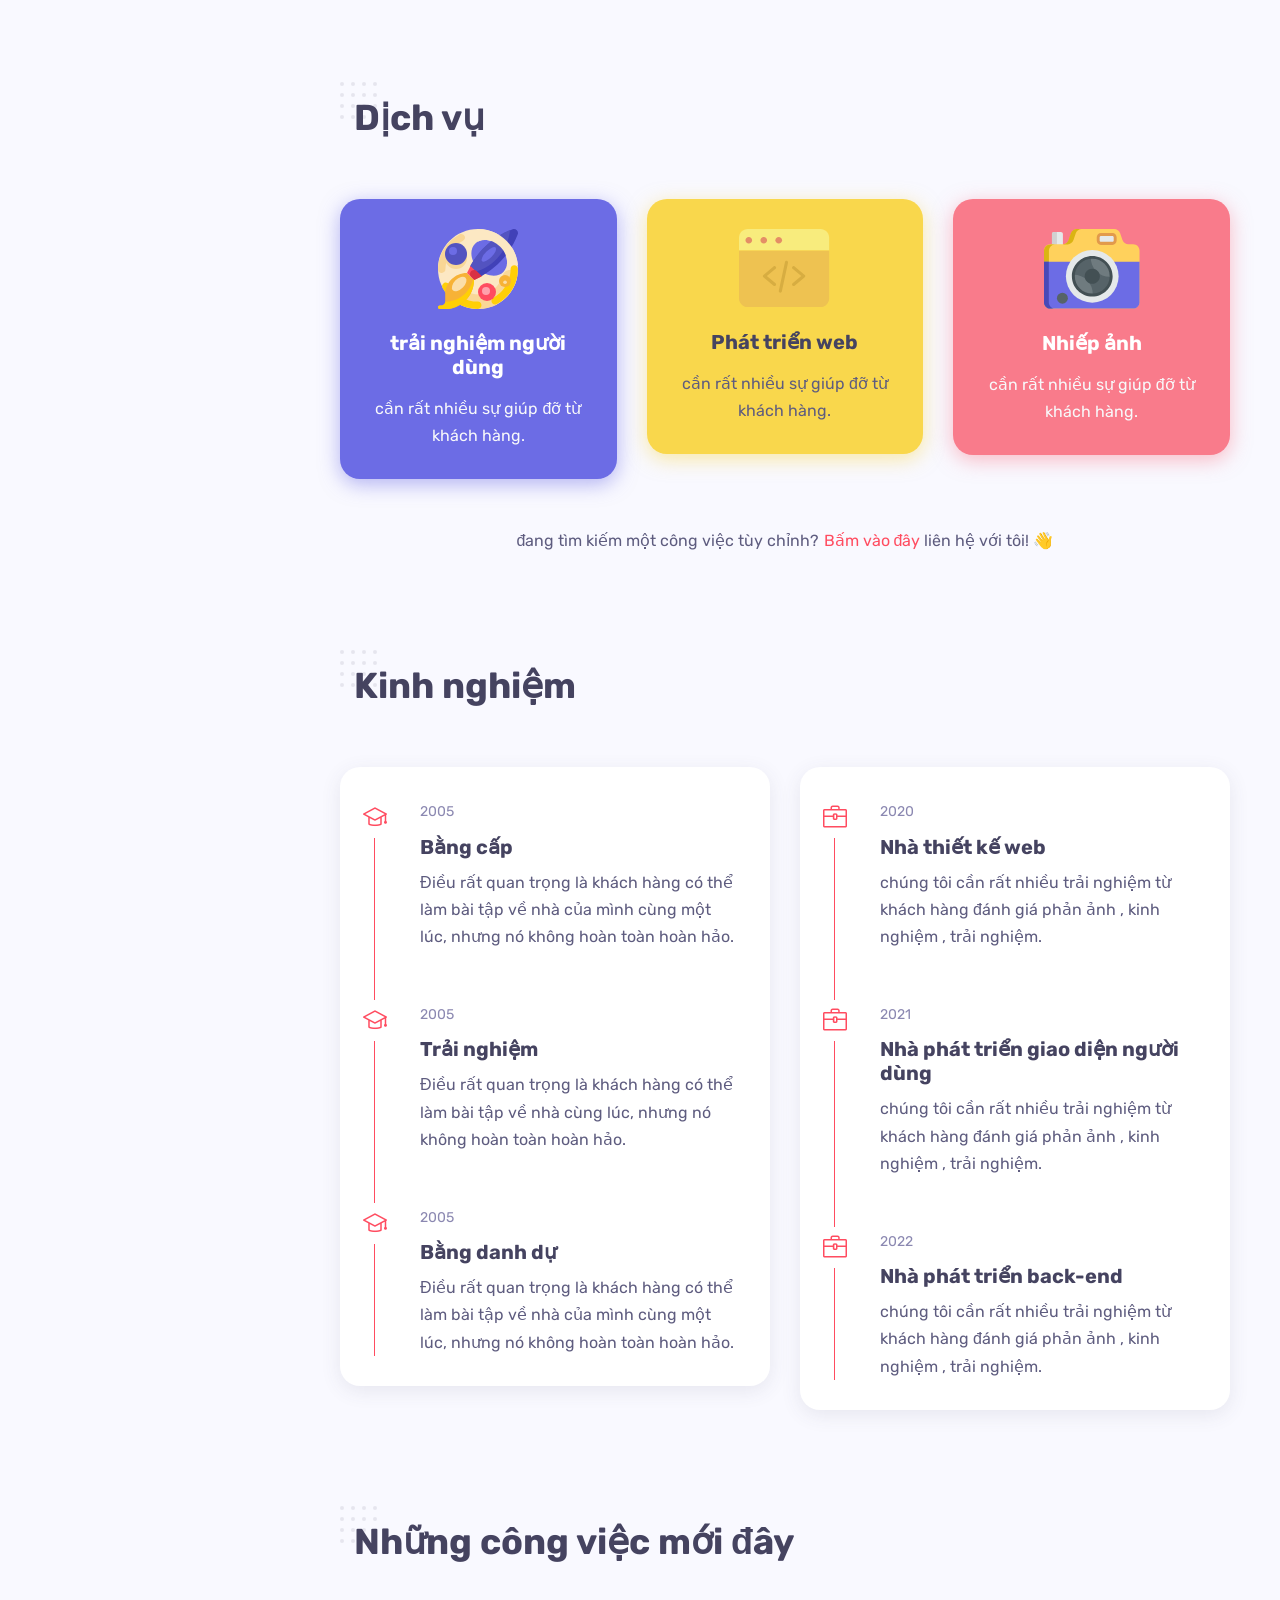
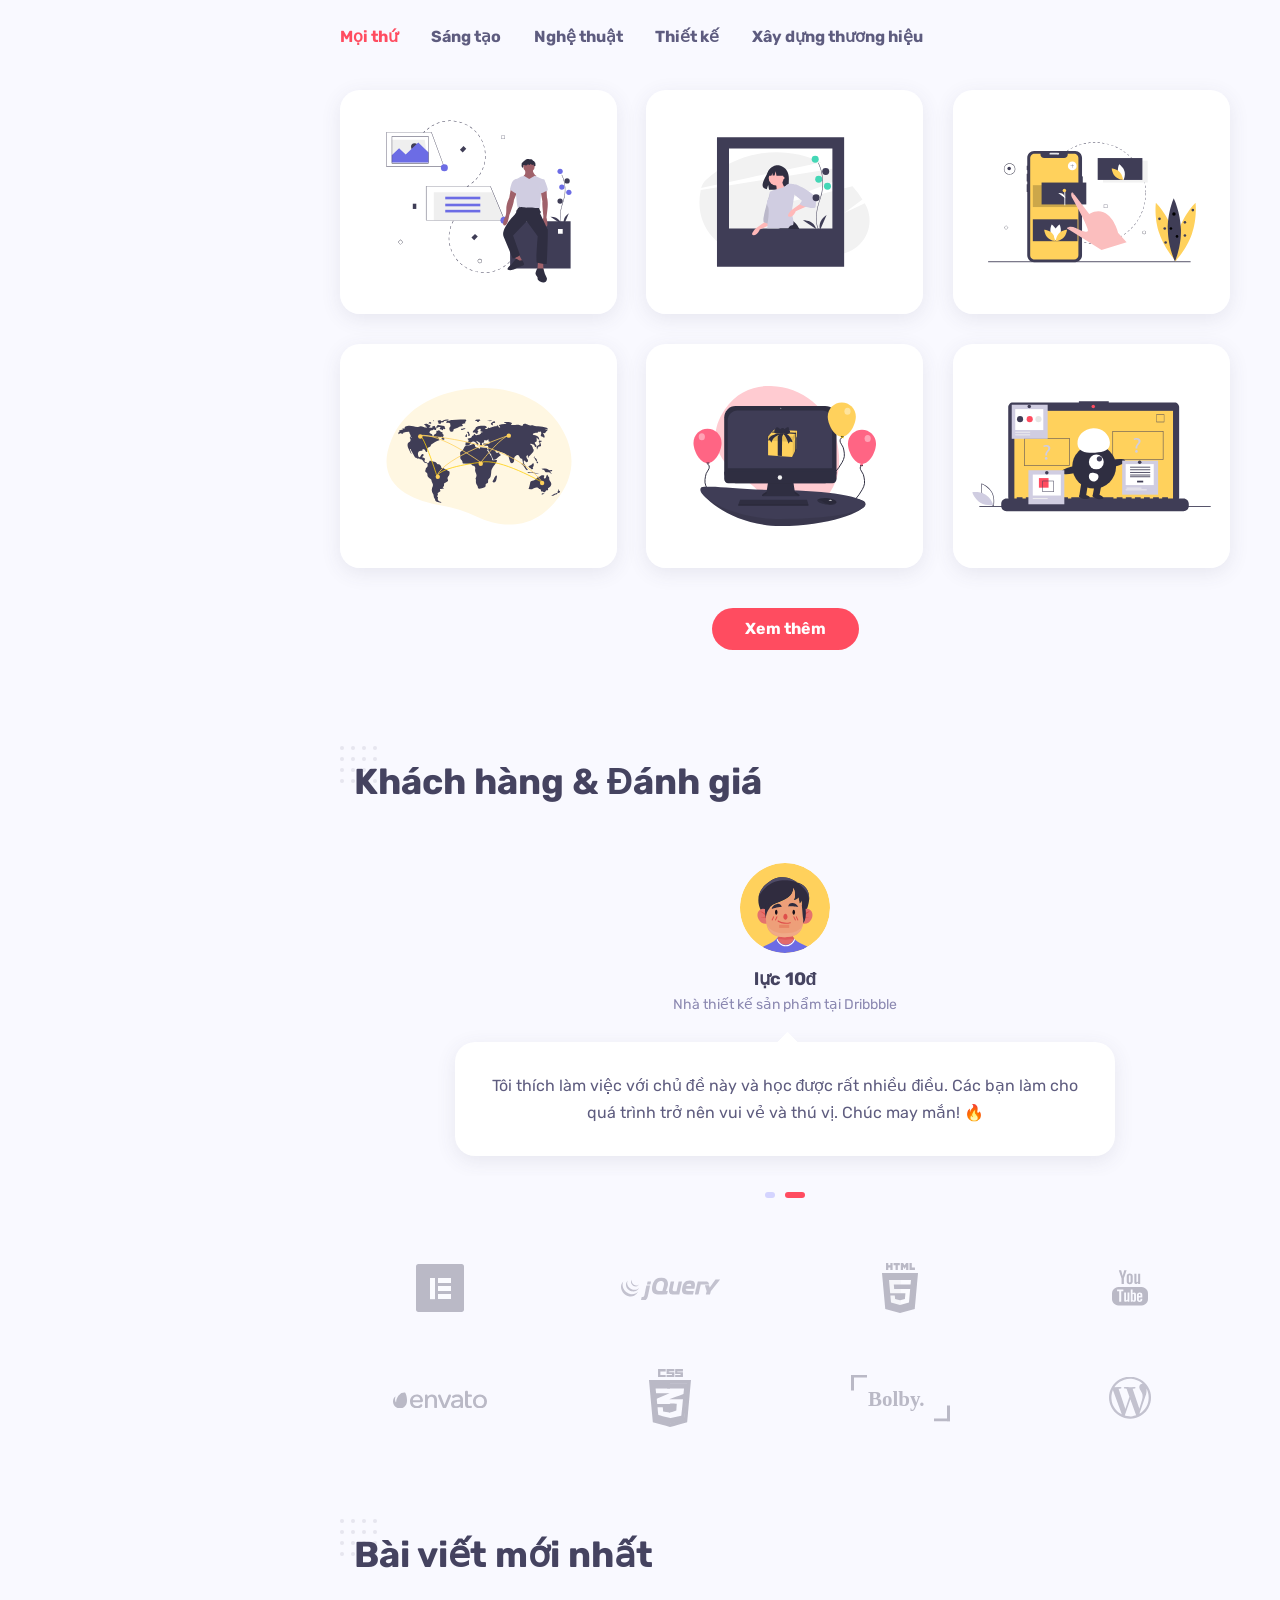
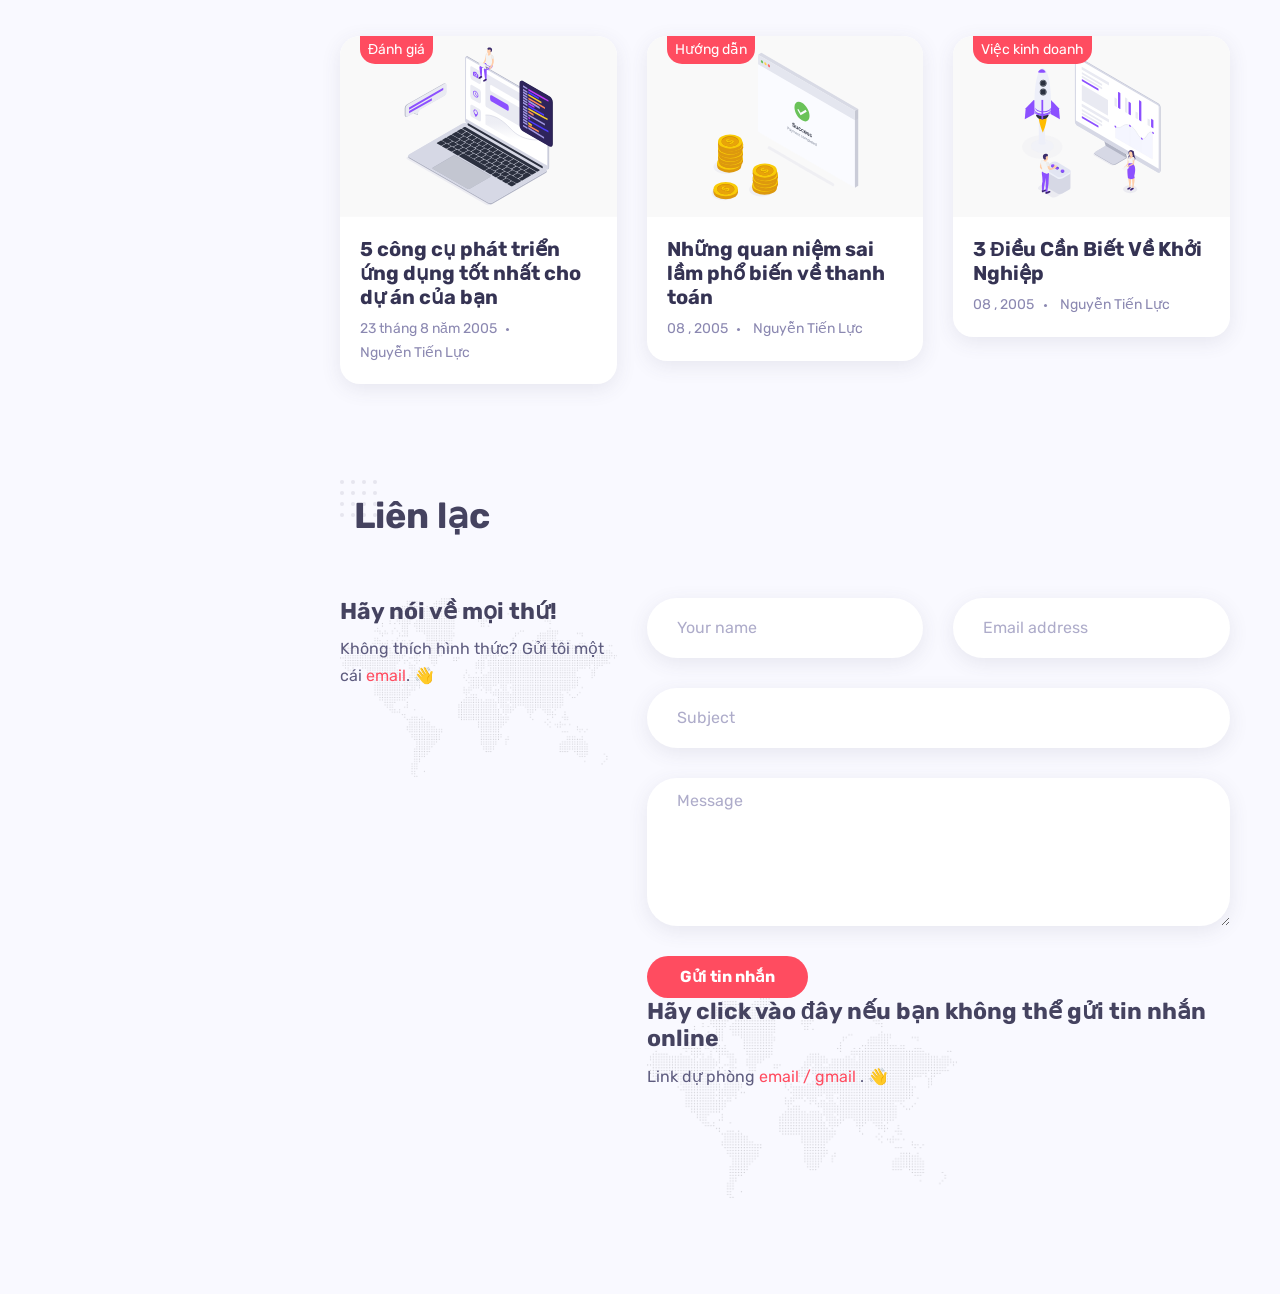
==== commit 8cb0627d: "Update index.html" ====
--- a/index.html
+++ b/index.html
@@ -127,7 +127,7 @@
 
 				<!-- buttons -->
 				<div class="mt-4">
-					<a href="https://nguyenluc11.github.io/nguyenluc11/?fbclid=IwAR2hR-BDXSIE_s5PRj954l5WhrBoryZc1TmJZhps6hW86SdZs_fA3JSU7GA" class="btn btn-default">Thuê tôi</a>
+					<a href="Nguyen-Tien-Luc-TopCV.vn-070726.225523.pdf" class="btn btn-default">Thuê tôi</a>
 				</div>
 			</div>
 			
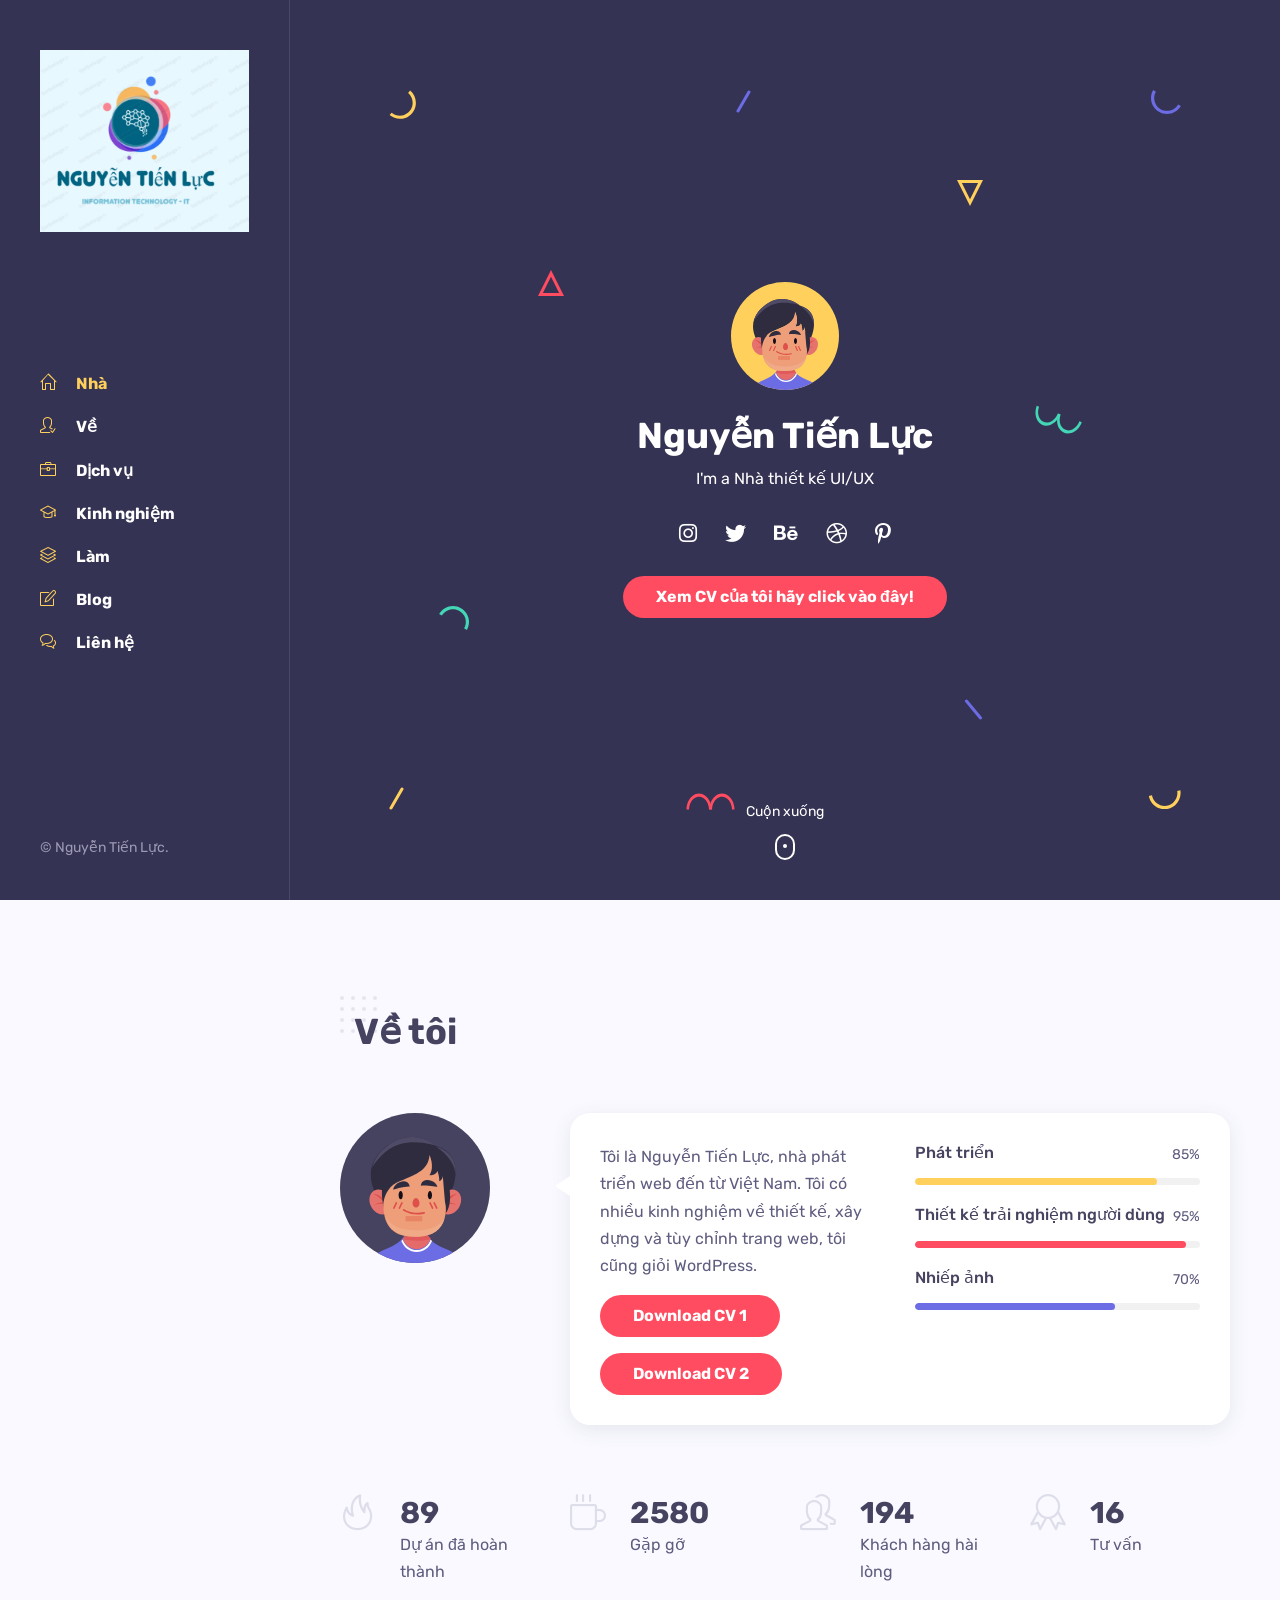
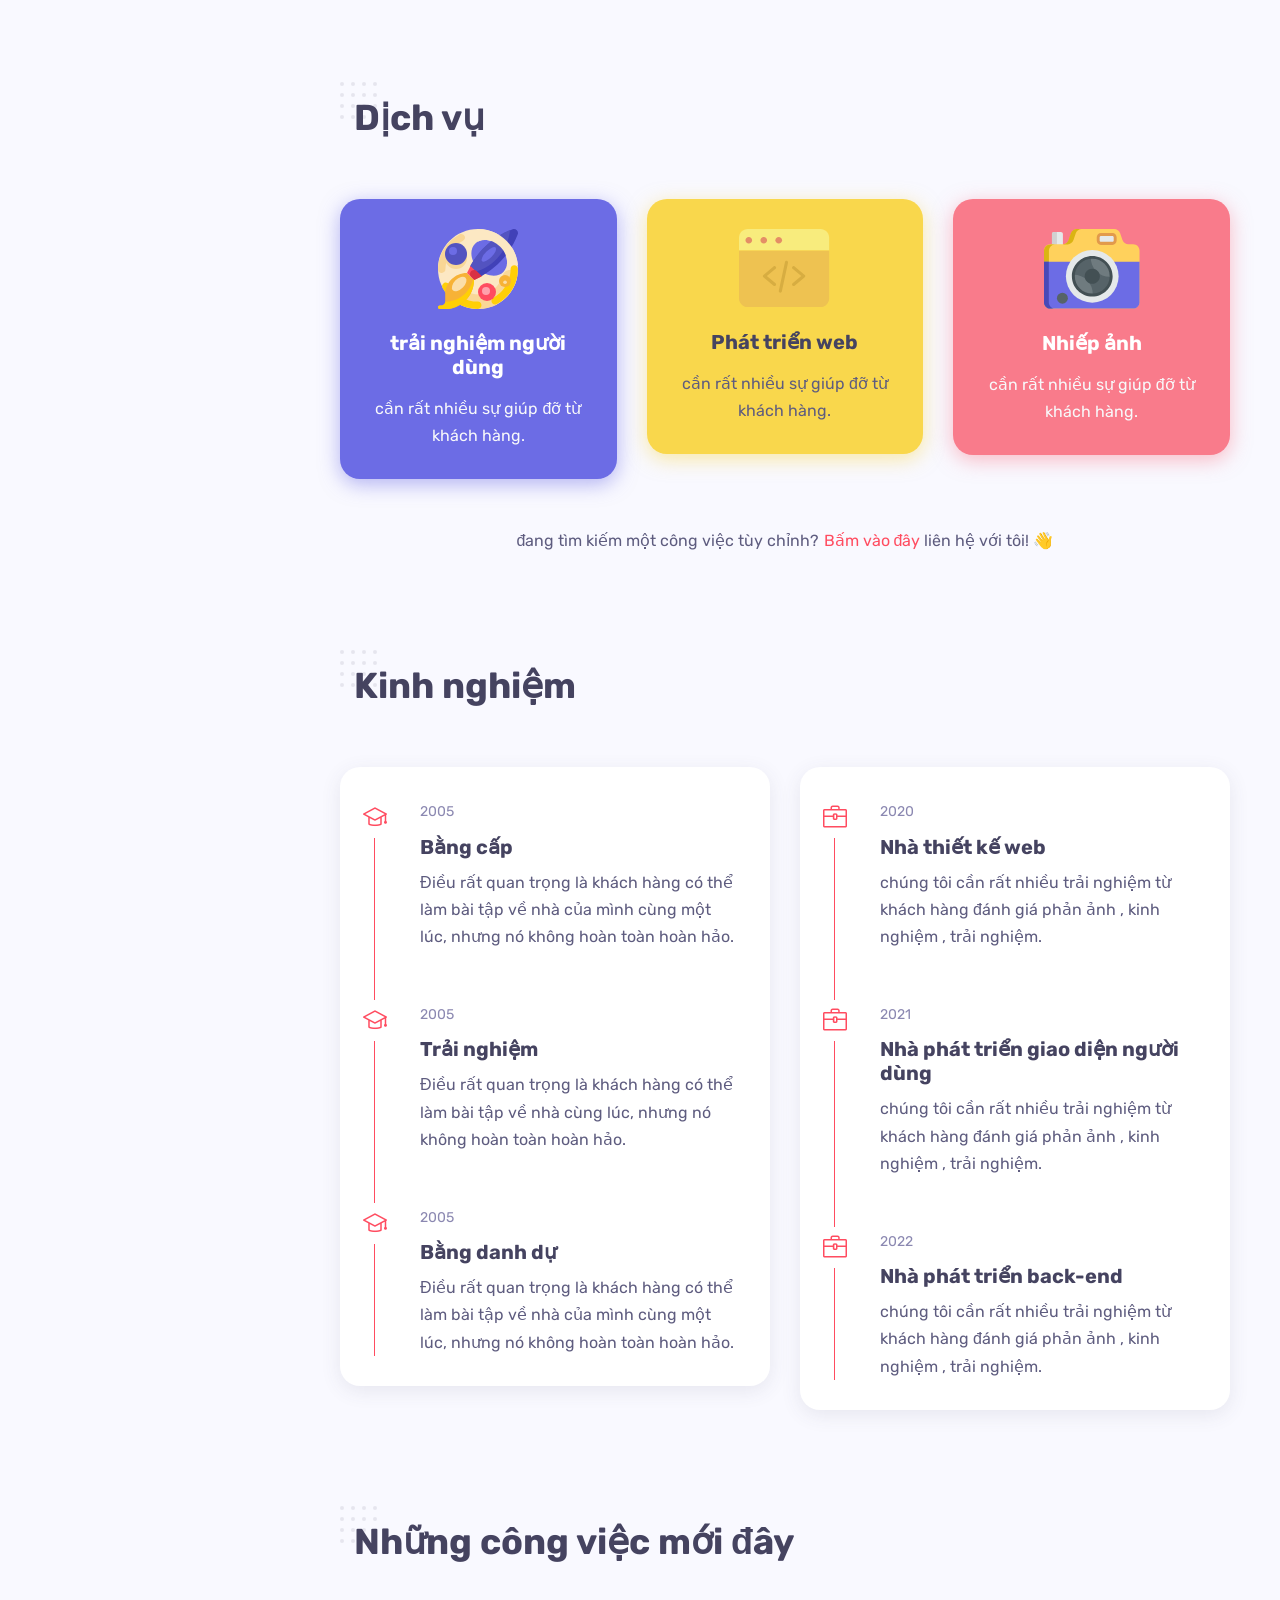
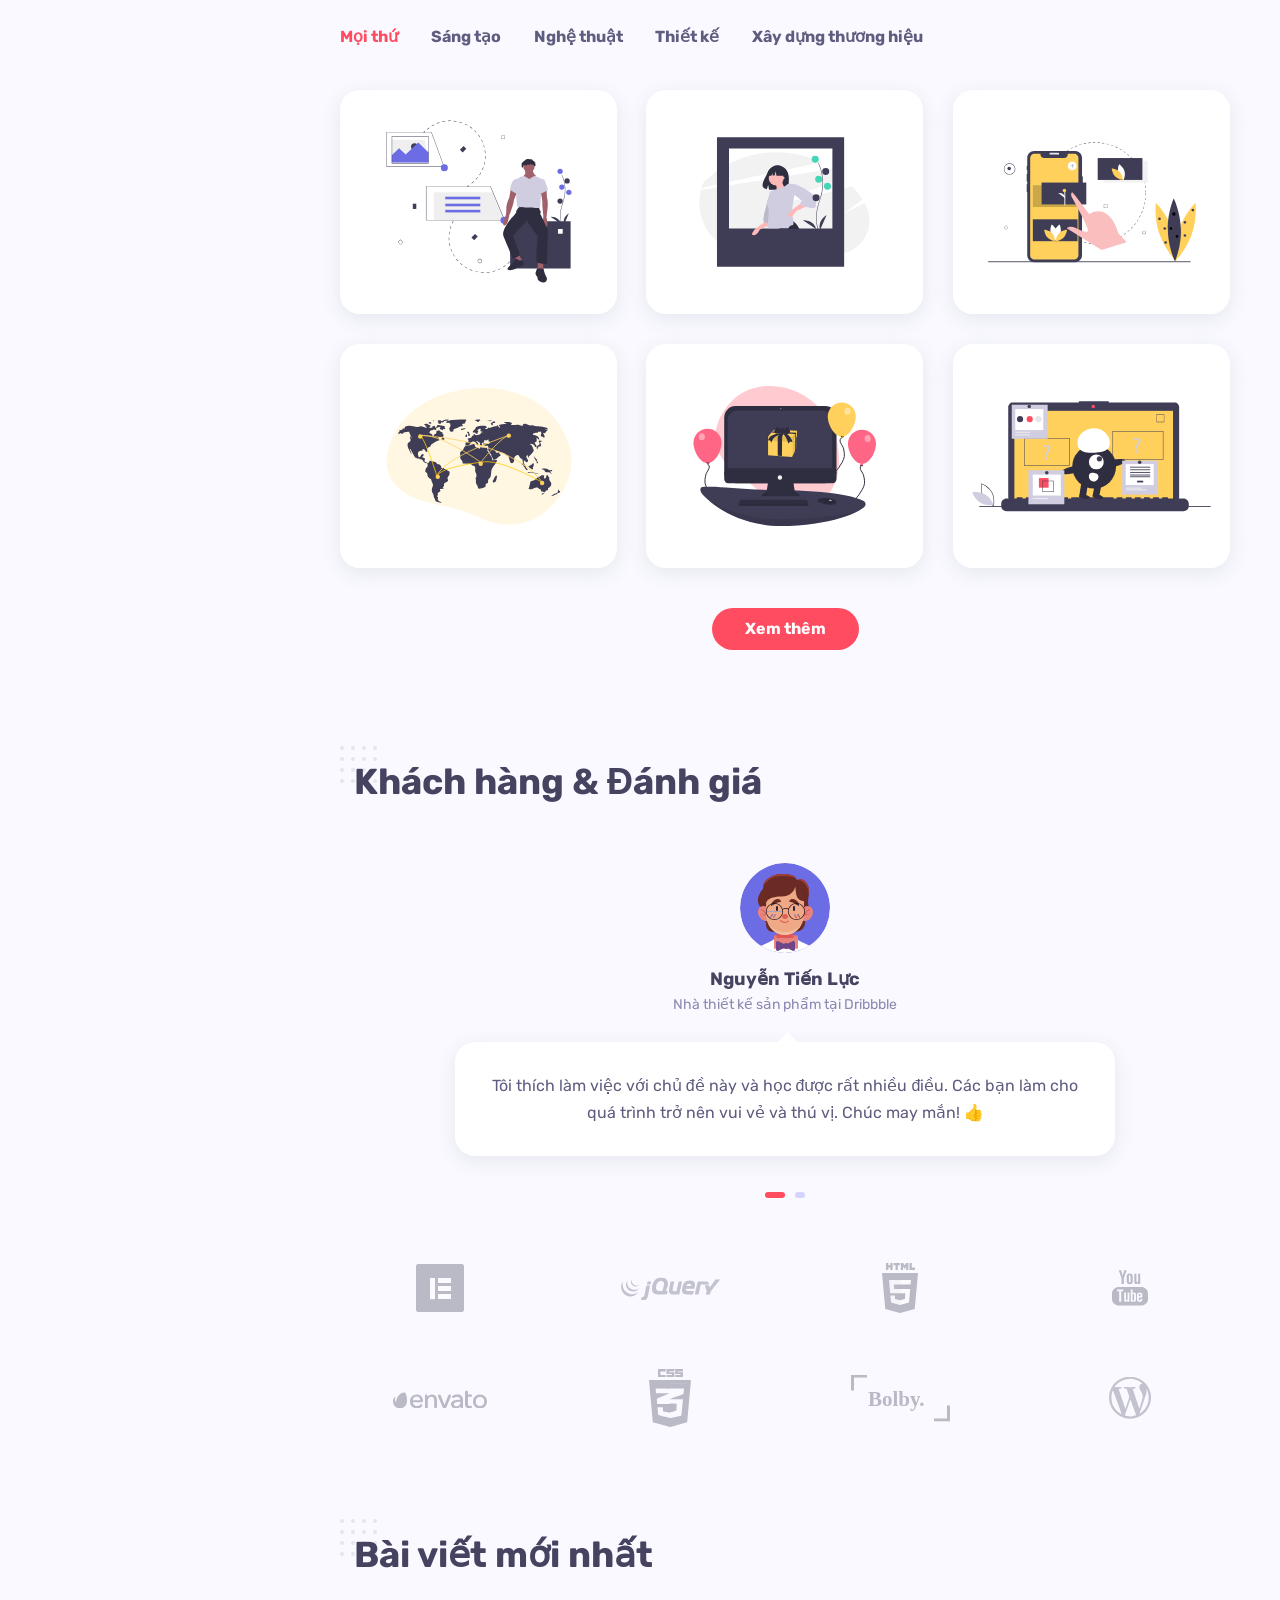
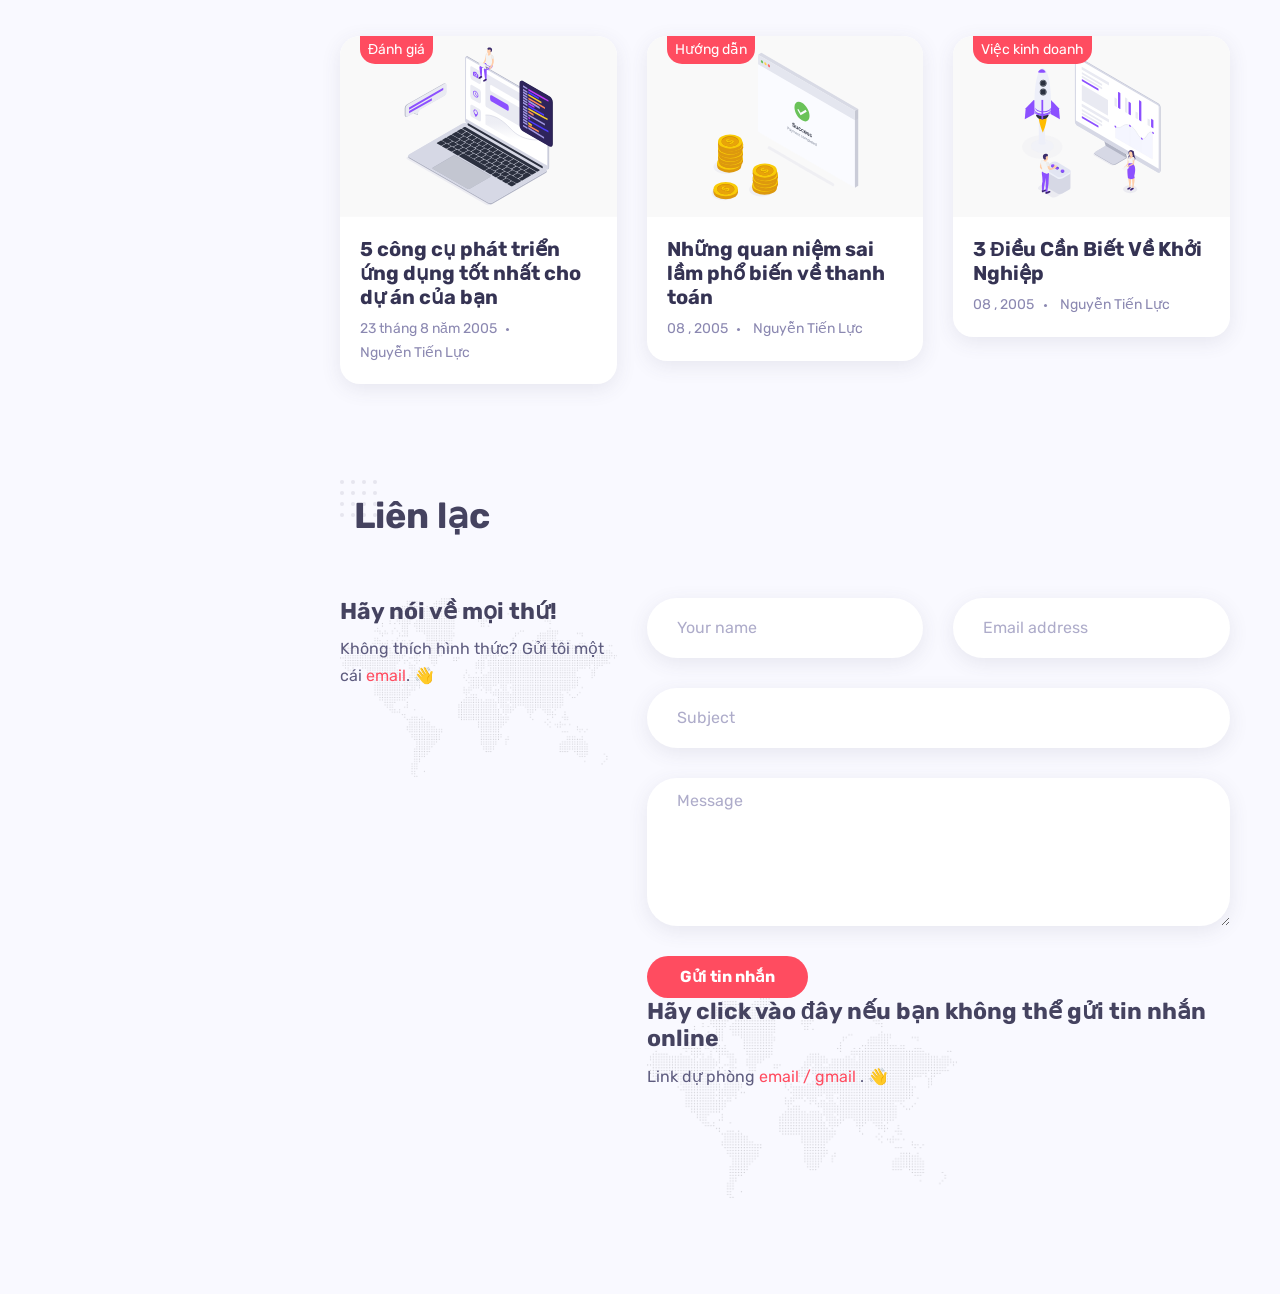
==== commit 09ae64a9: "Update button text for CV link" ====
--- a/index.html
+++ b/index.html
@@ -127,7 +127,7 @@
 
 				<!-- buttons -->
 				<div class="mt-4">
-					<a href="Nguyen-Tien-Luc-TopCV.vn-070726.225523.pdf" class="btn btn-default">Thuê tôi</a>
+					<a href="Nguyen-Tien-Luc-TopCV.vn-070726.225523.pdf" class="btn btn-default">Xem CV của tôi hãy click vào đây!</a>
 				</div>
 			</div>
 			
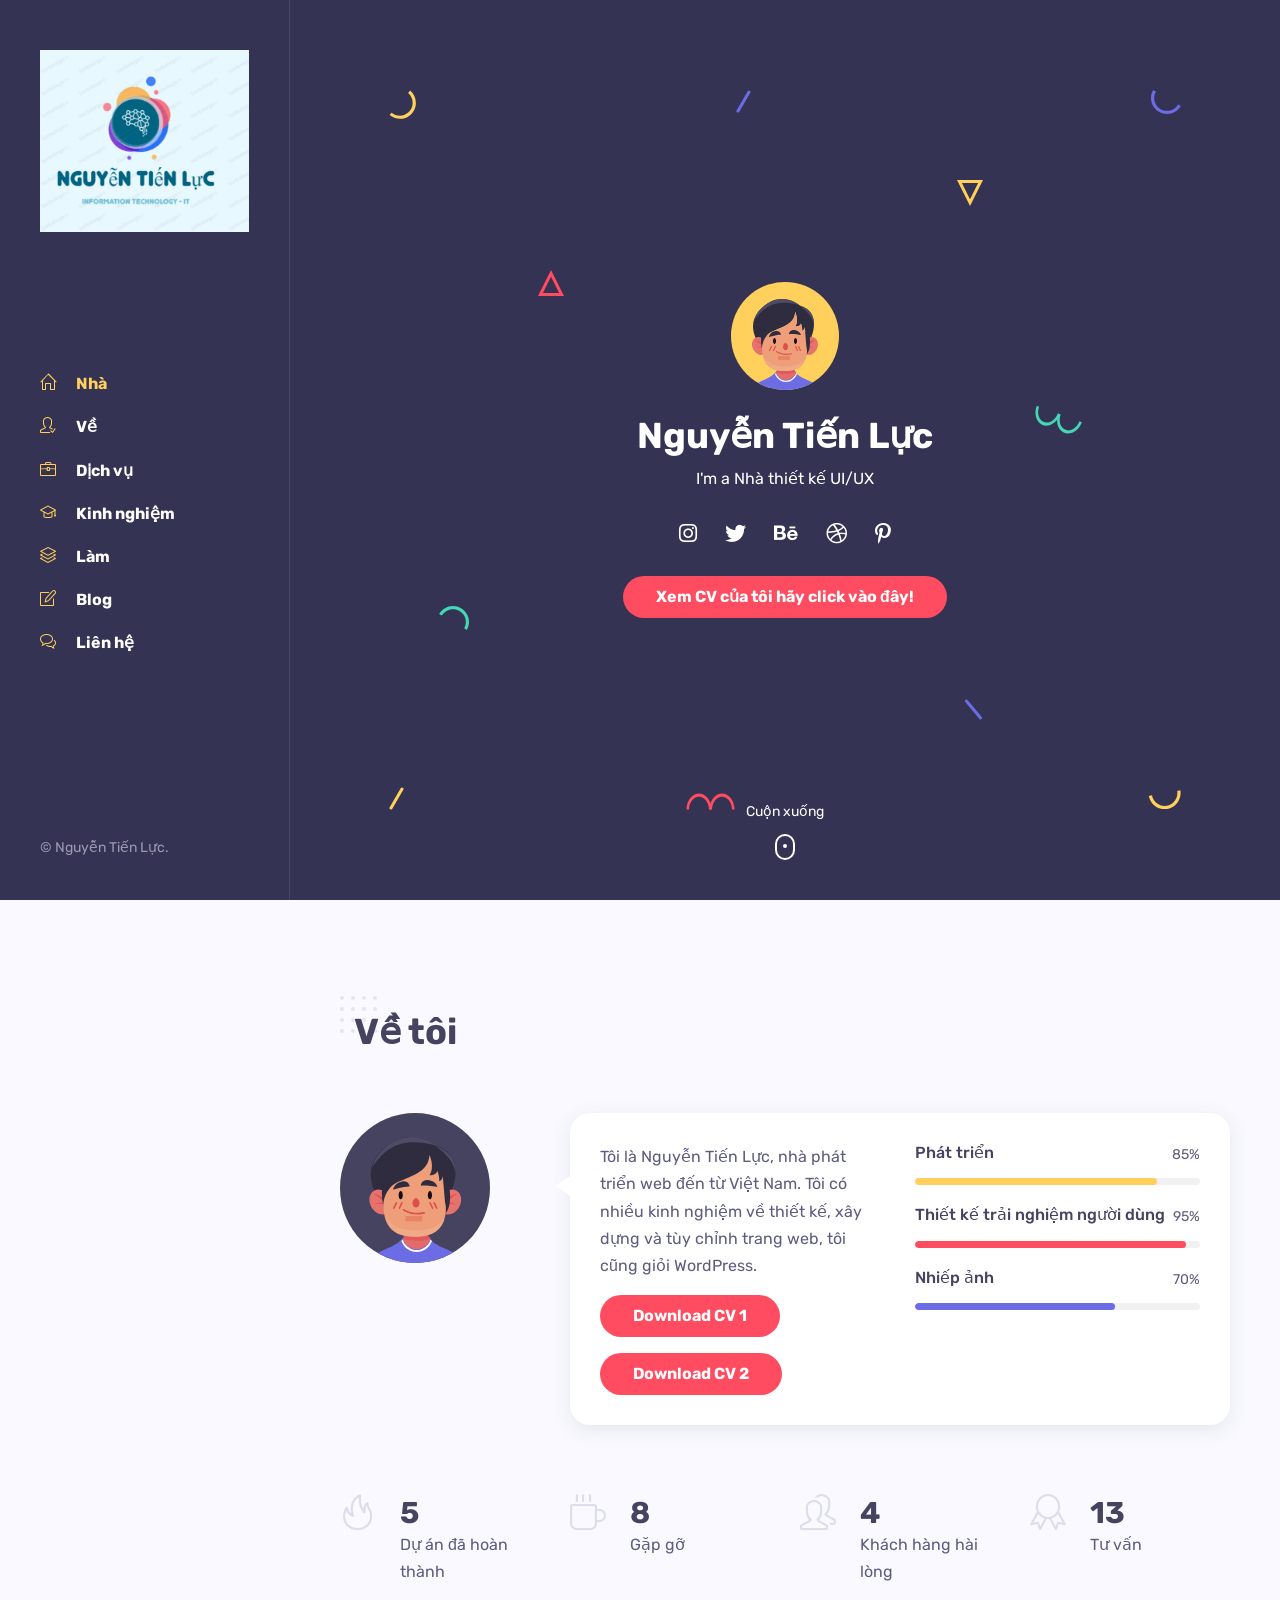
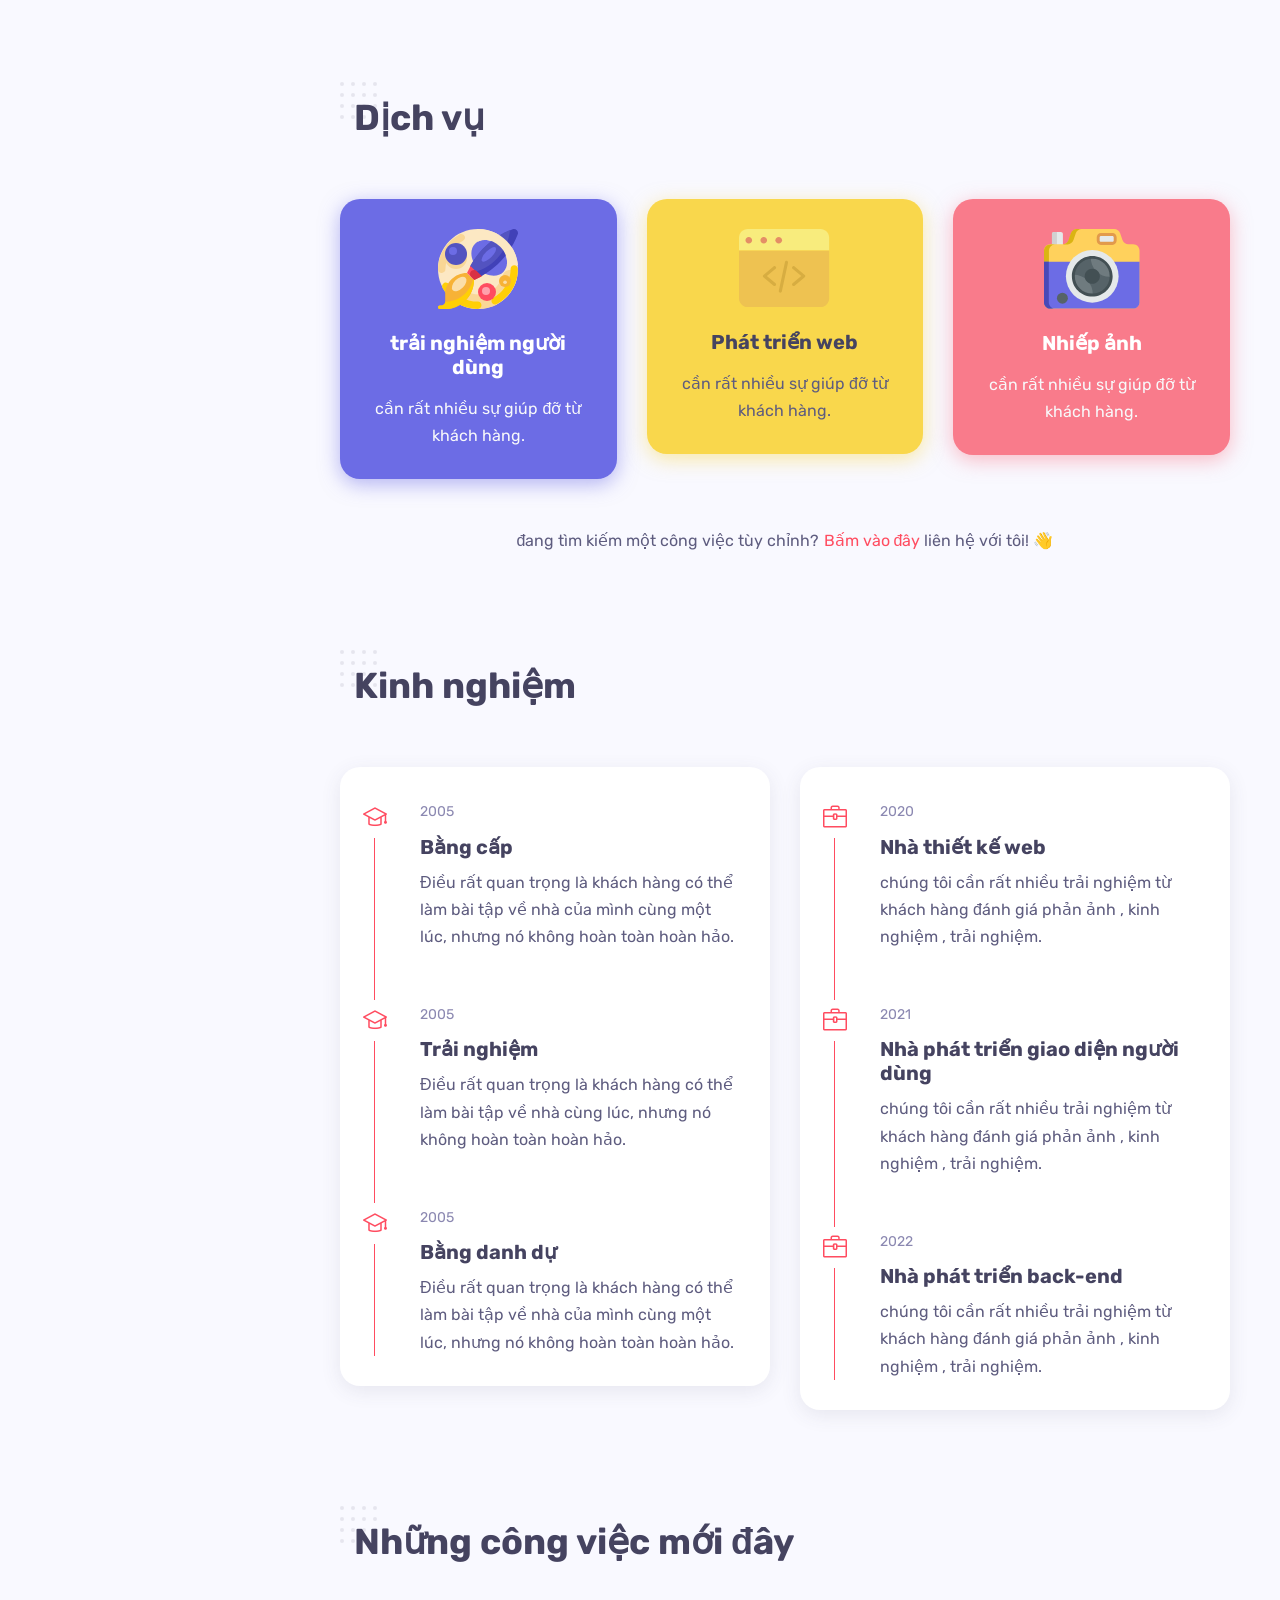
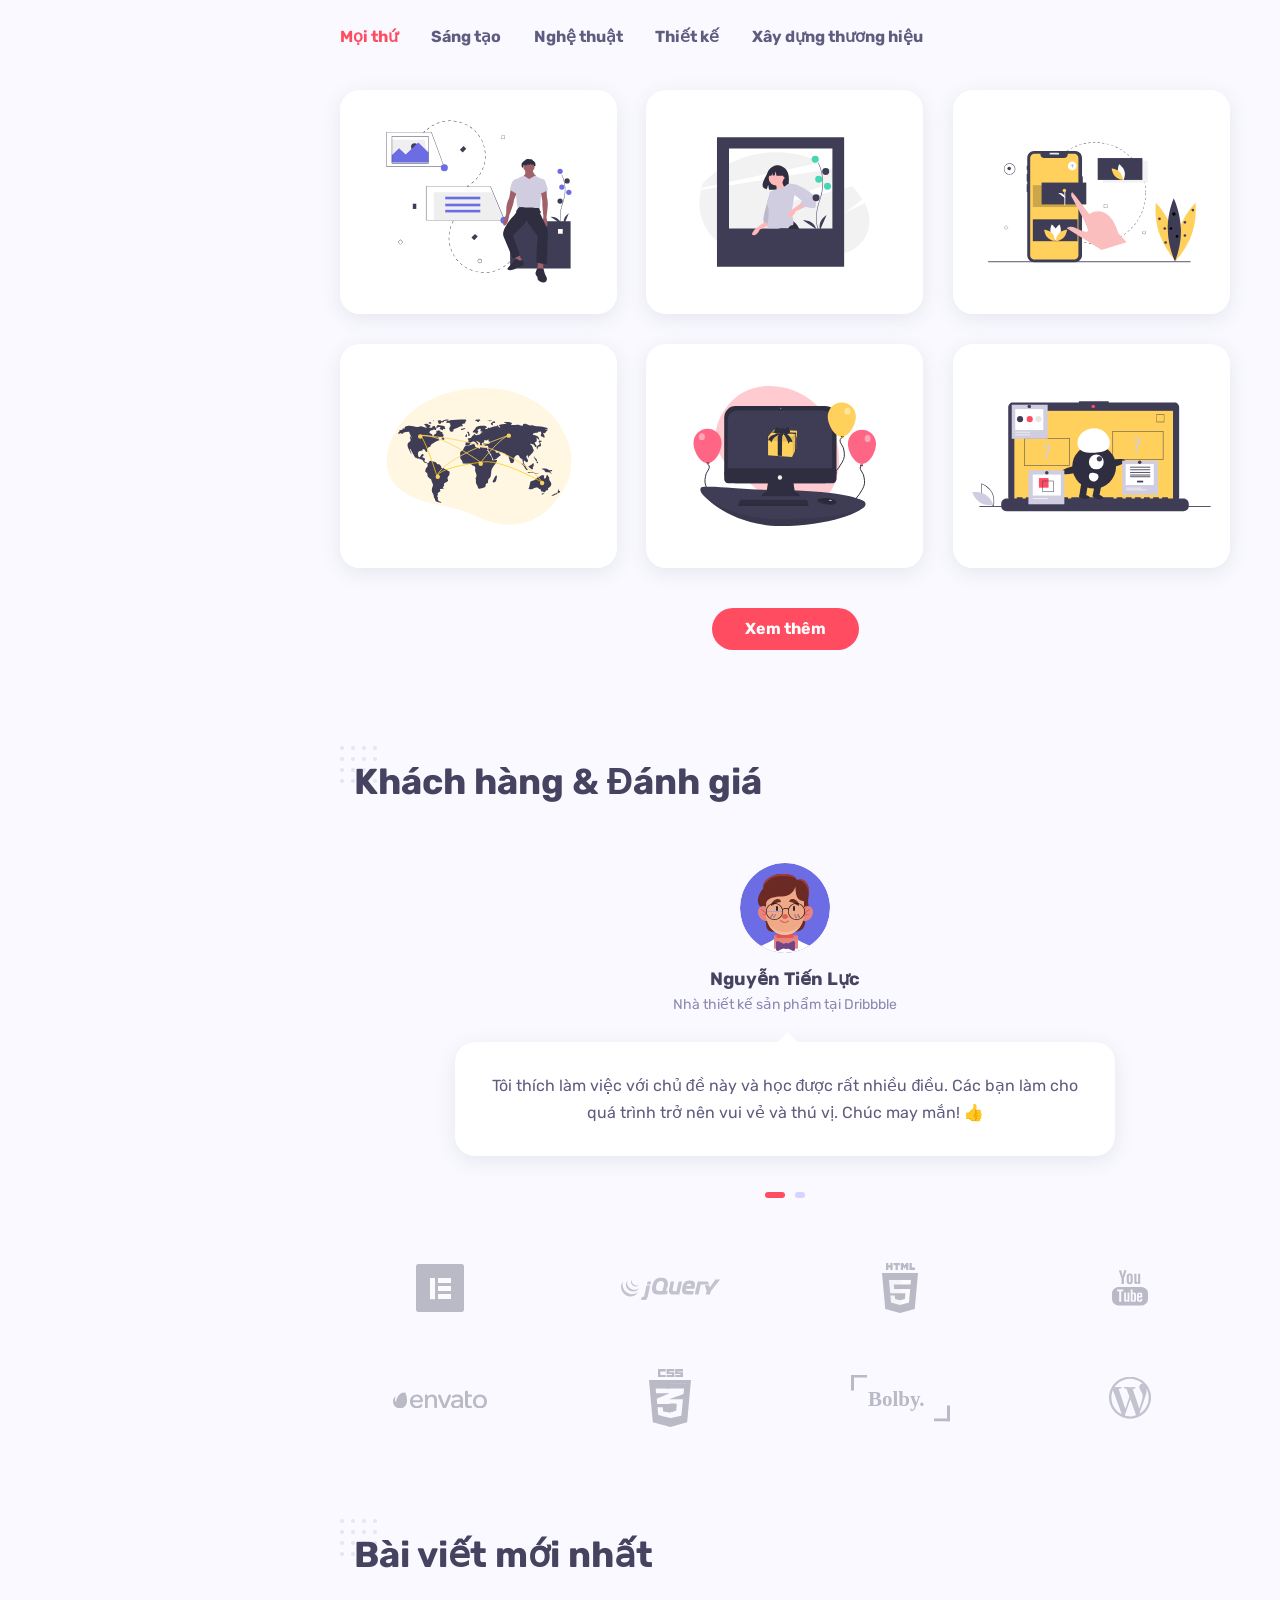
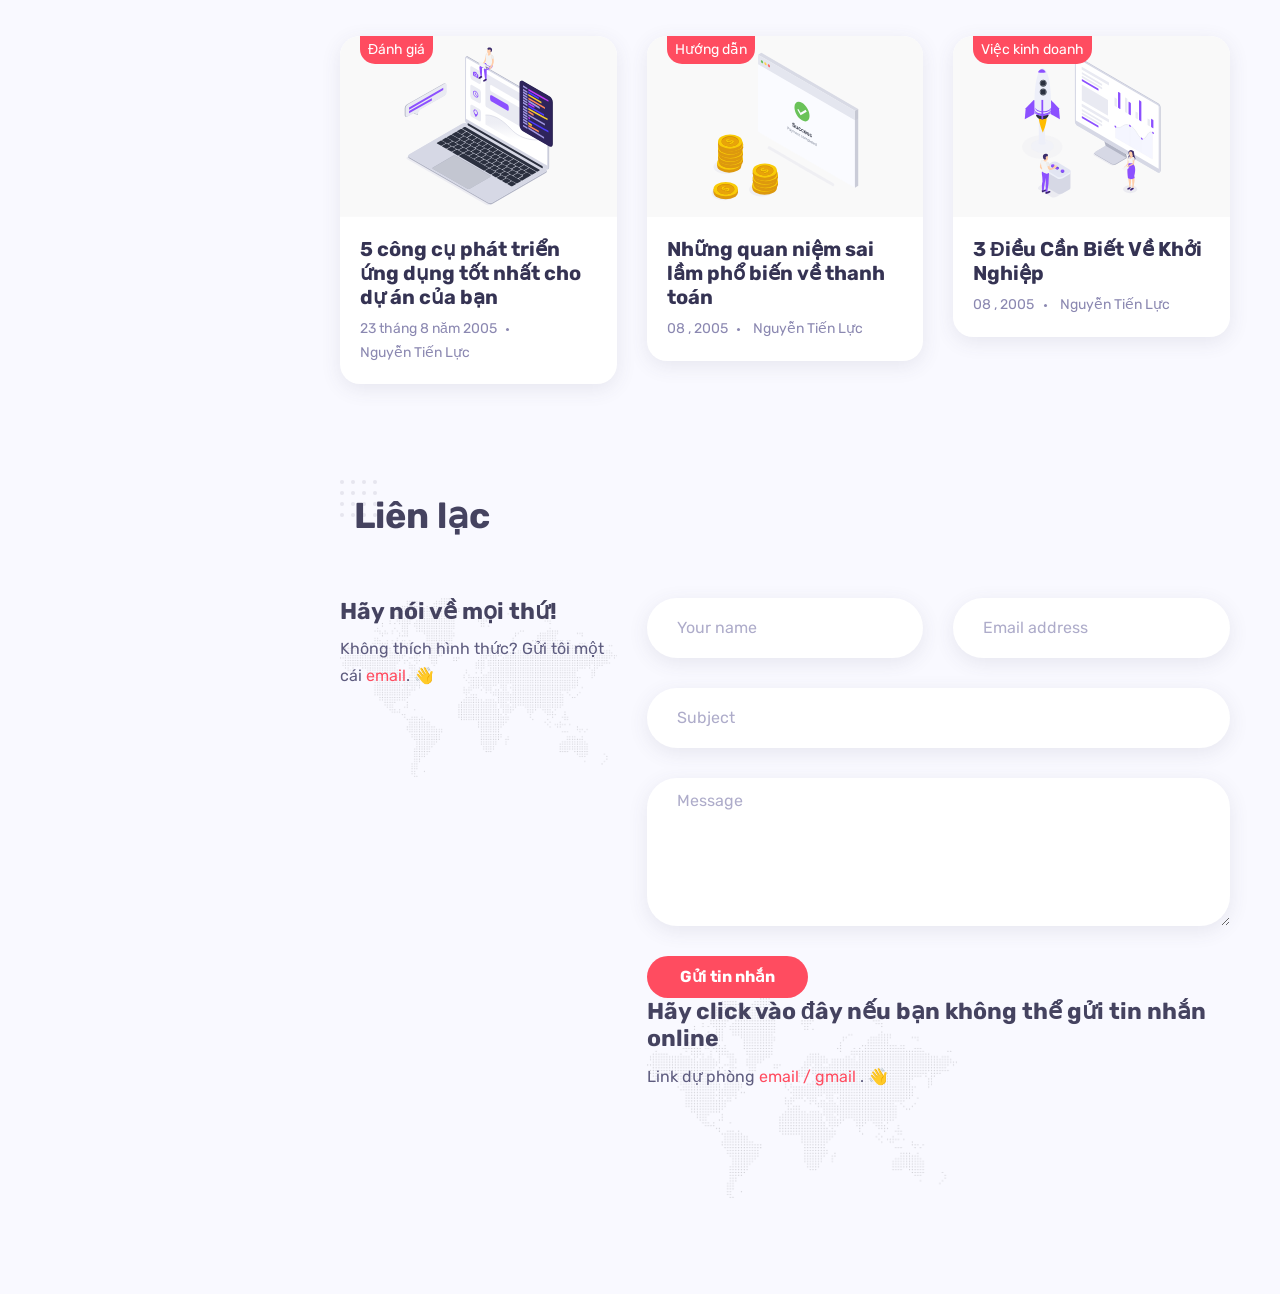
==== commit e4ea7744: "Update index.html" ====
--- a/index.html
+++ b/index.html
@@ -198,10 +198,10 @@
 								<!-- about text -->
 								<p>Tôi là Nguyễn Tiến Lực, nhà phát triển web đến từ Việt Nam. Tôi có nhiều kinh nghiệm về thiết kế, xây dựng và tùy chỉnh trang web, tôi cũng giỏi WordPress.</p>
 								<div class="mt-3">
-									<a href="https://luckocony.github.io/nguyentienluc333/" class="btn btn-default">Download CV 1 </a>
+									<a href="Nguyen-Tien-Luc-TopCV.vn-070726.225523.pdf" class="btn btn-default">Download CV 1 </a>
 								</div>
 								<div class="mt-3">
-									<a href="file:///D:/nguyentienluc/betashop/shopbetacuanguyentienluc/index.html" class="btn btn-default">Download CV 2 </a>
+									<a href="Nguyen-Tien-Luc-TopCV.vn-070726.225523.pdf" class="btn btn-default">Download CV 2 </a>
 								</div>
 								<div class="spacer d-md-none d-lg-none" data-height="30"></div>
 							</div>
@@ -260,7 +260,7 @@
 					<div class="fact-item">
 						<span class="icon icon-fire"></span>
 						<div class="details">
-							<h3 class="mb-0 mt-0 number"><em class="count">198</em></h3>
+							<h3 class="mb-0 mt-0 number"><em class="count">14</em></h3>
 							<p class="mb-0">Dự án đã hoàn thành</p>
 						</div>
 					</div>
@@ -272,7 +272,7 @@
 					<div class="fact-item">
 						<span class="icon icon-cup"></span>
 						<div class="details">
-							<h3 class="mb-0 mt-0 number"><em class="count">5670</em></h3>
+							<h3 class="mb-0 mt-0 number"><em class="count">21</em></h3>
 							<p class="mb-0">Gặp gỡ</p>
 						</div>
 					</div>
@@ -284,7 +284,7 @@
 					<div class="fact-item">
 						<span class="icon icon-people"></span>
 						<div class="details">
-							<h3 class="mb-0 mt-0 number"><em class="count">427</em></h3>
+							<h3 class="mb-0 mt-0 number"><em class="count">10</em></h3>
 							<p class="mb-0">Khách hàng hài lòng</p>
 						</div>
 					</div>
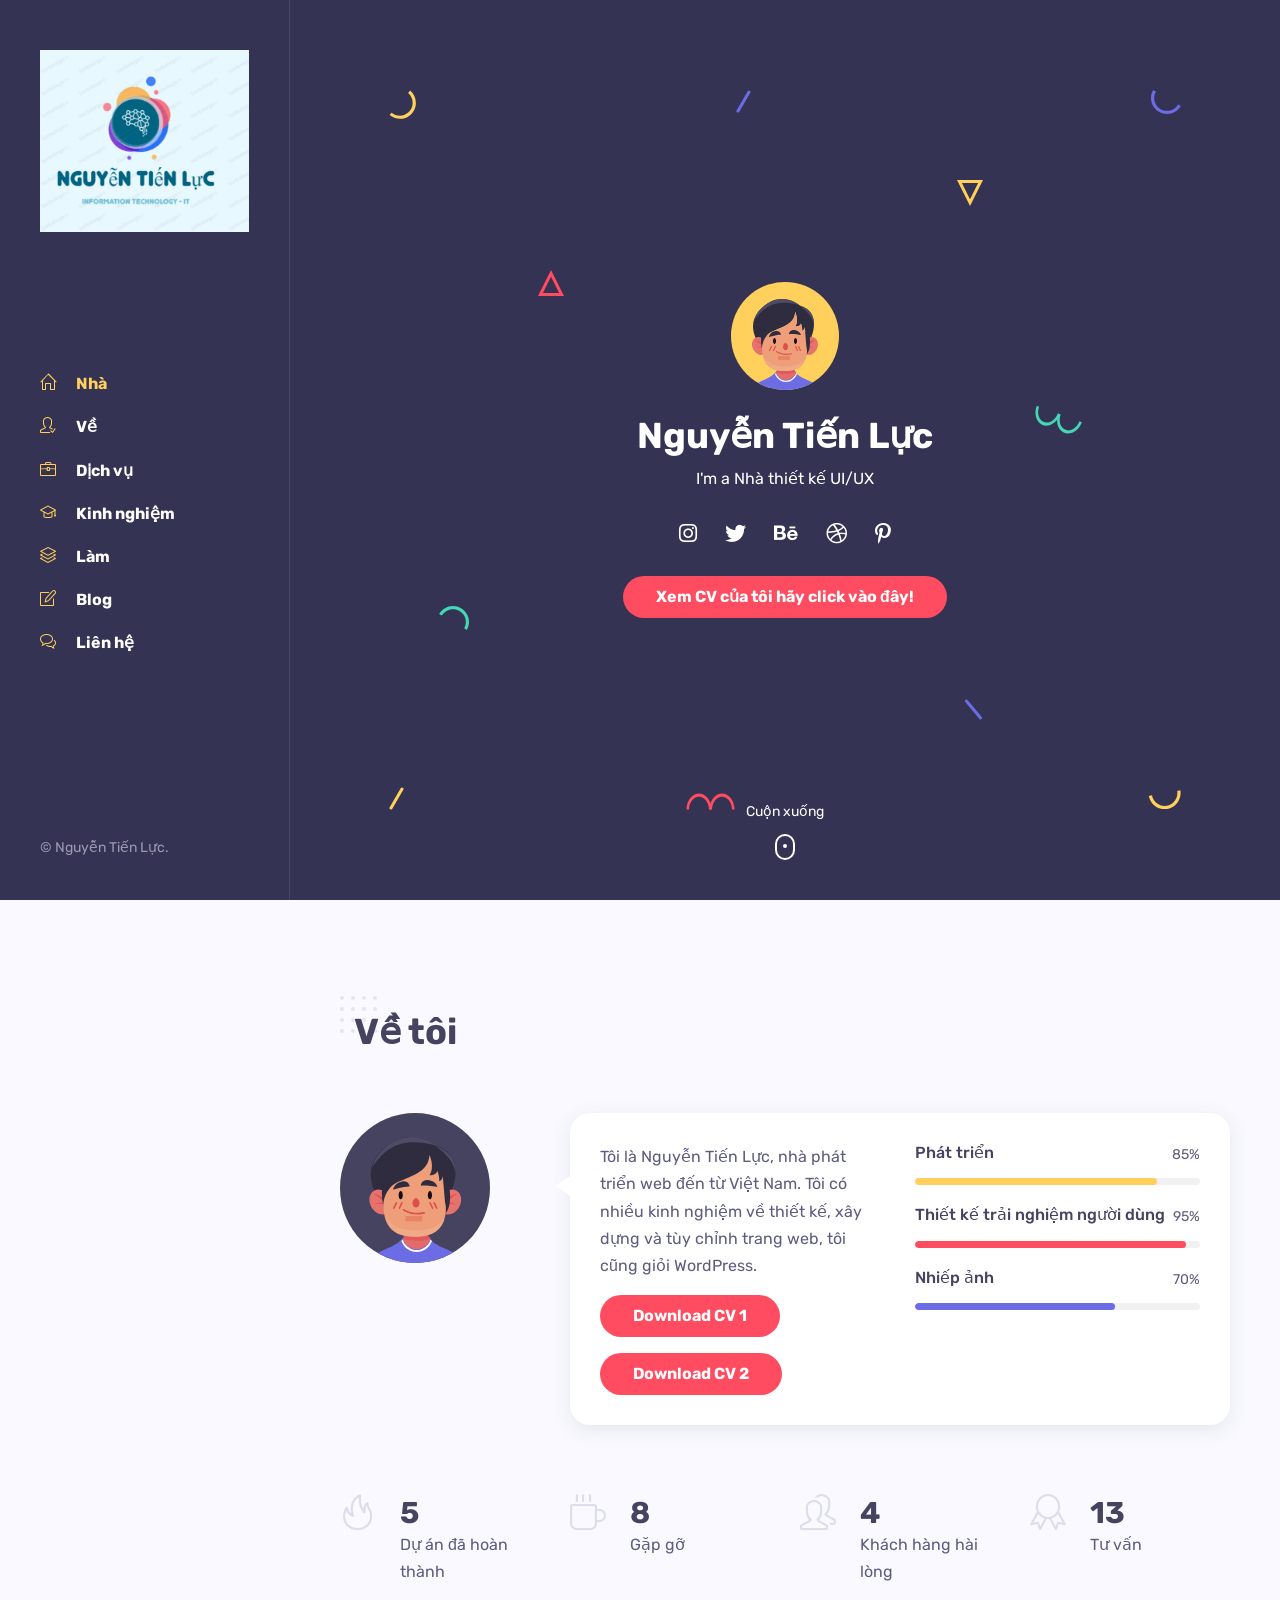
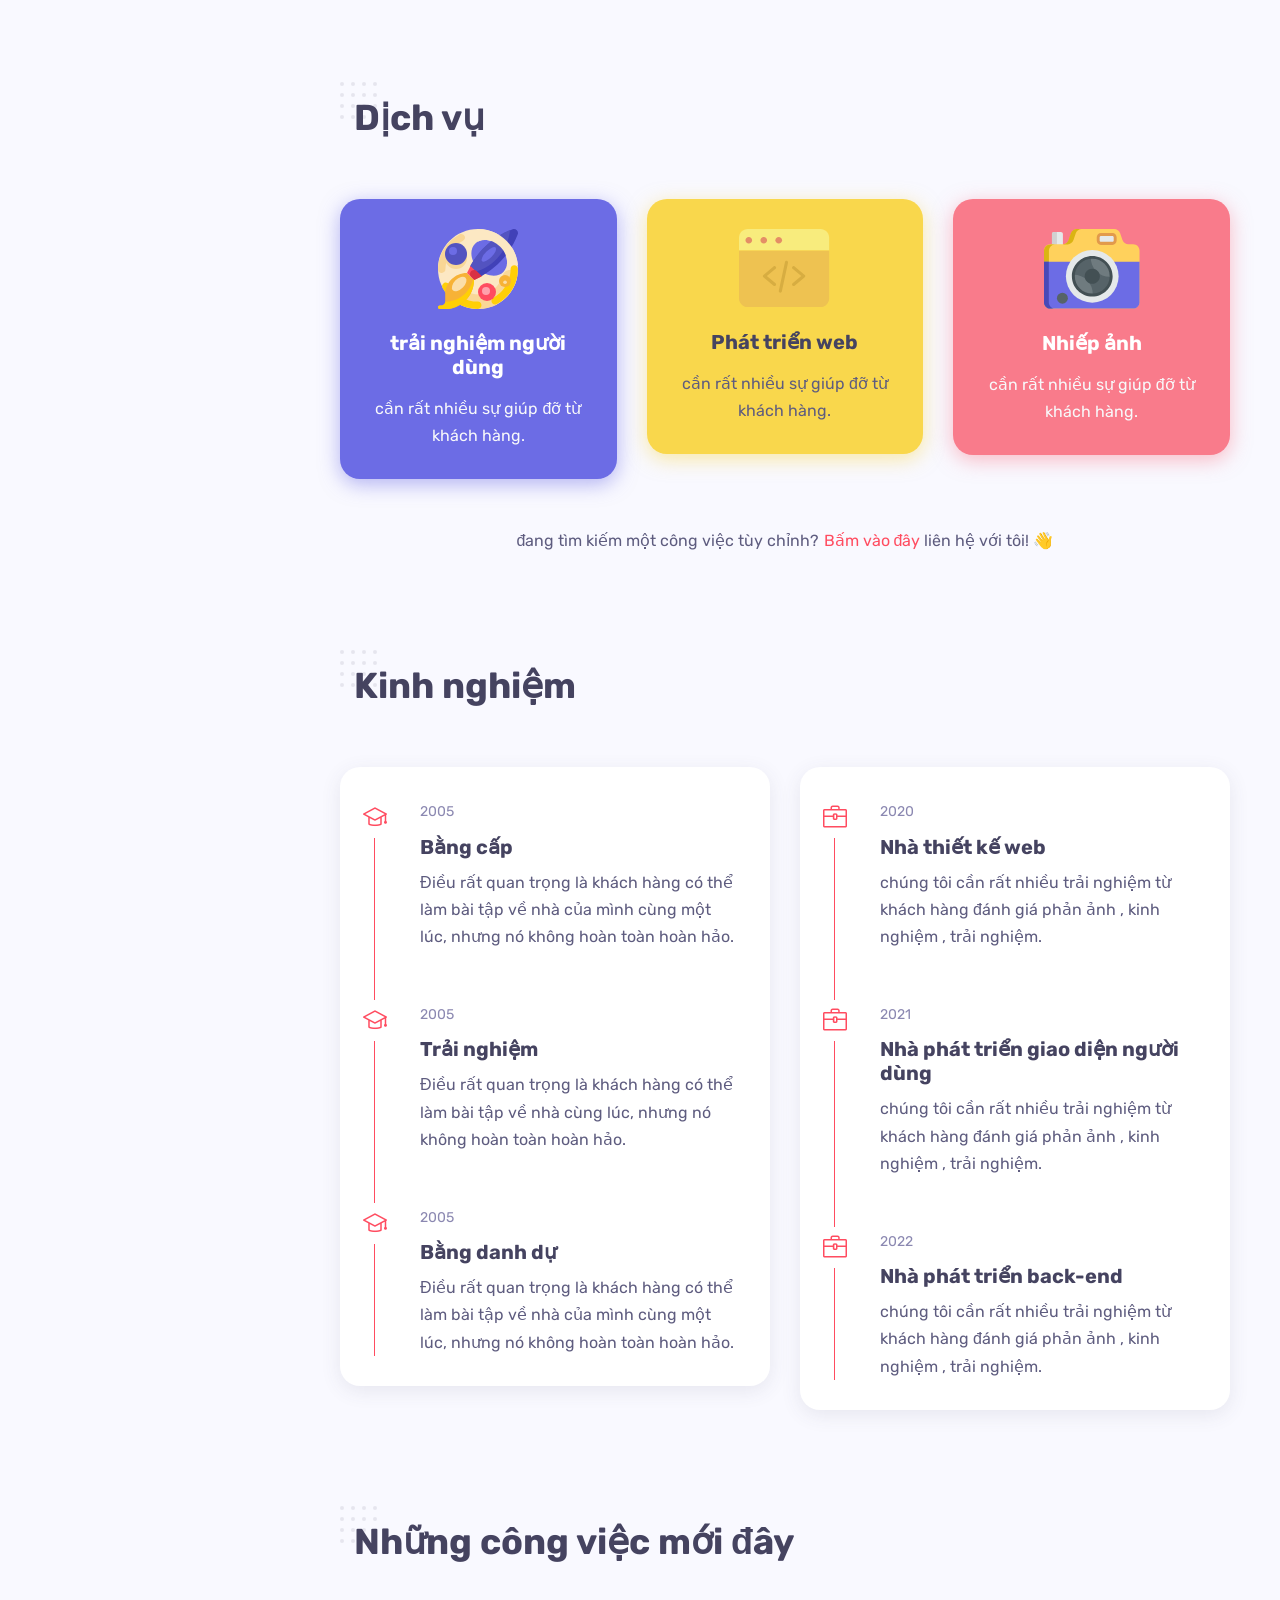
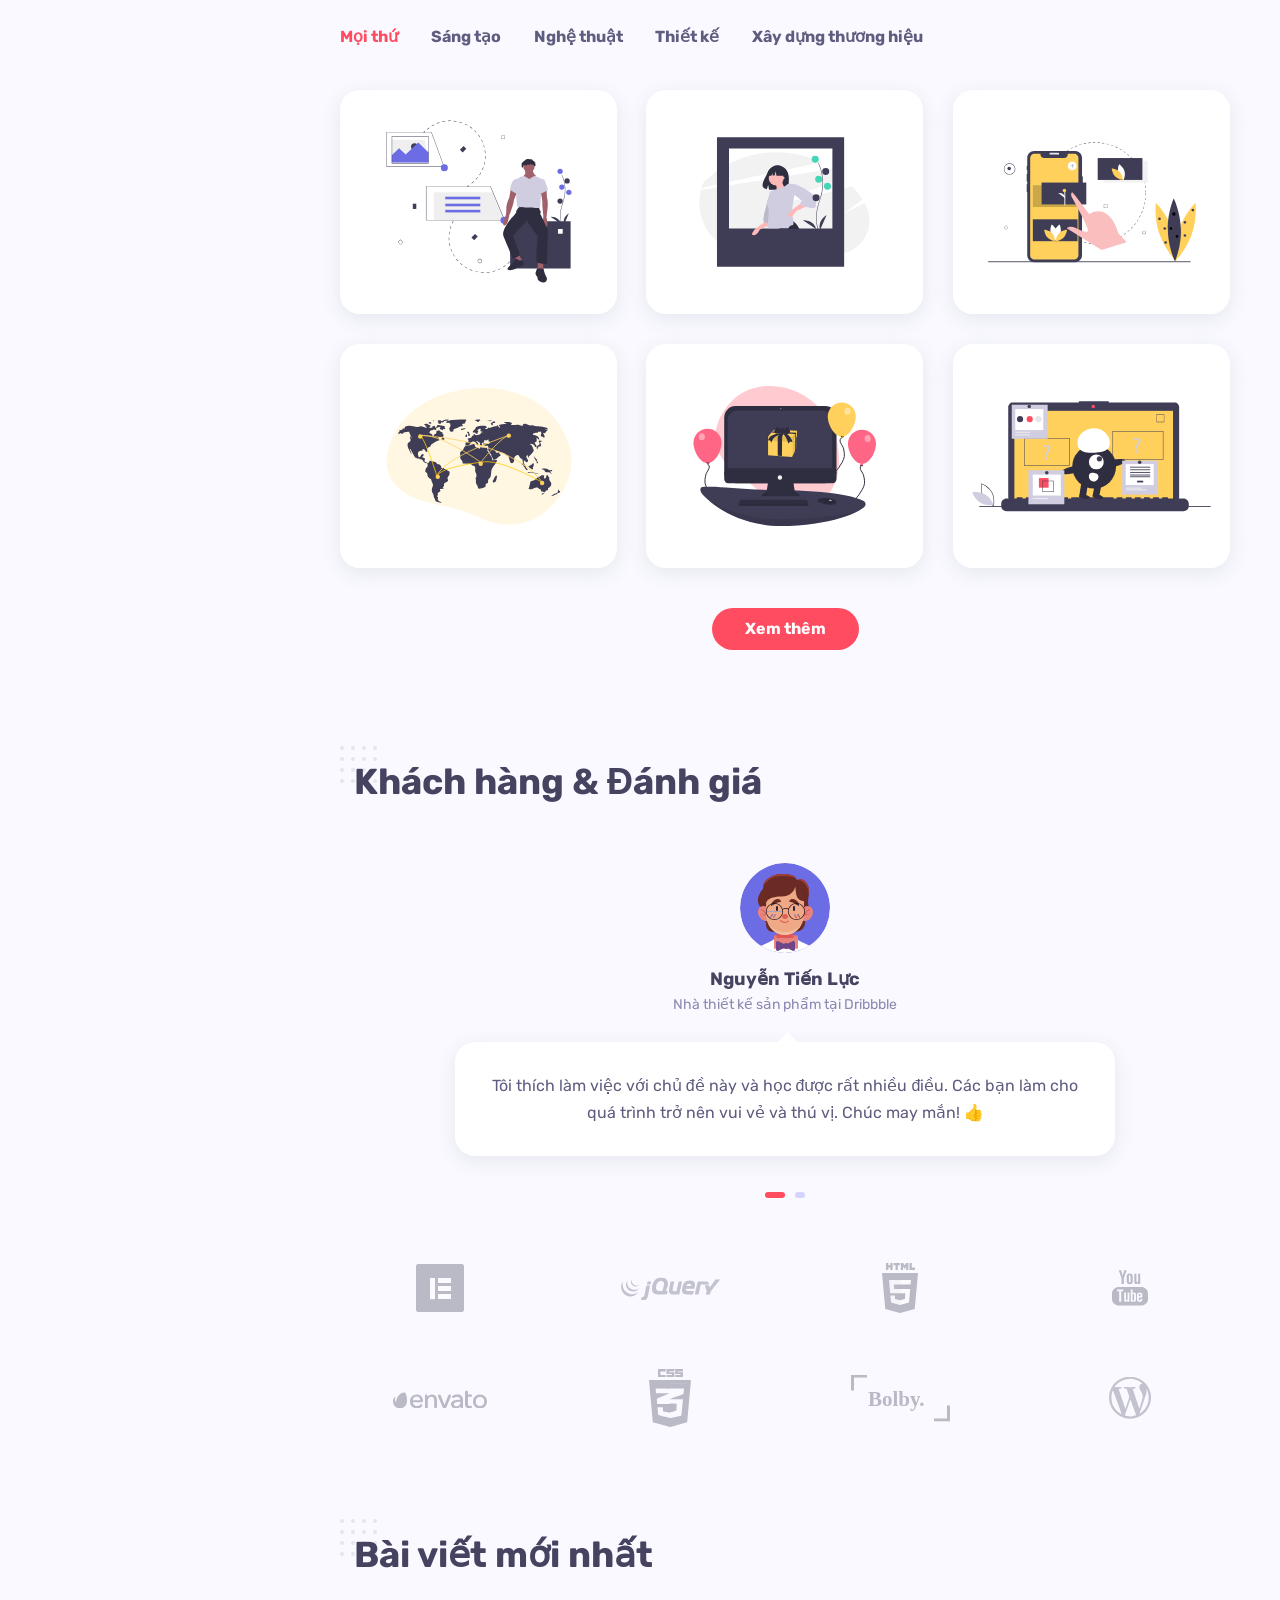
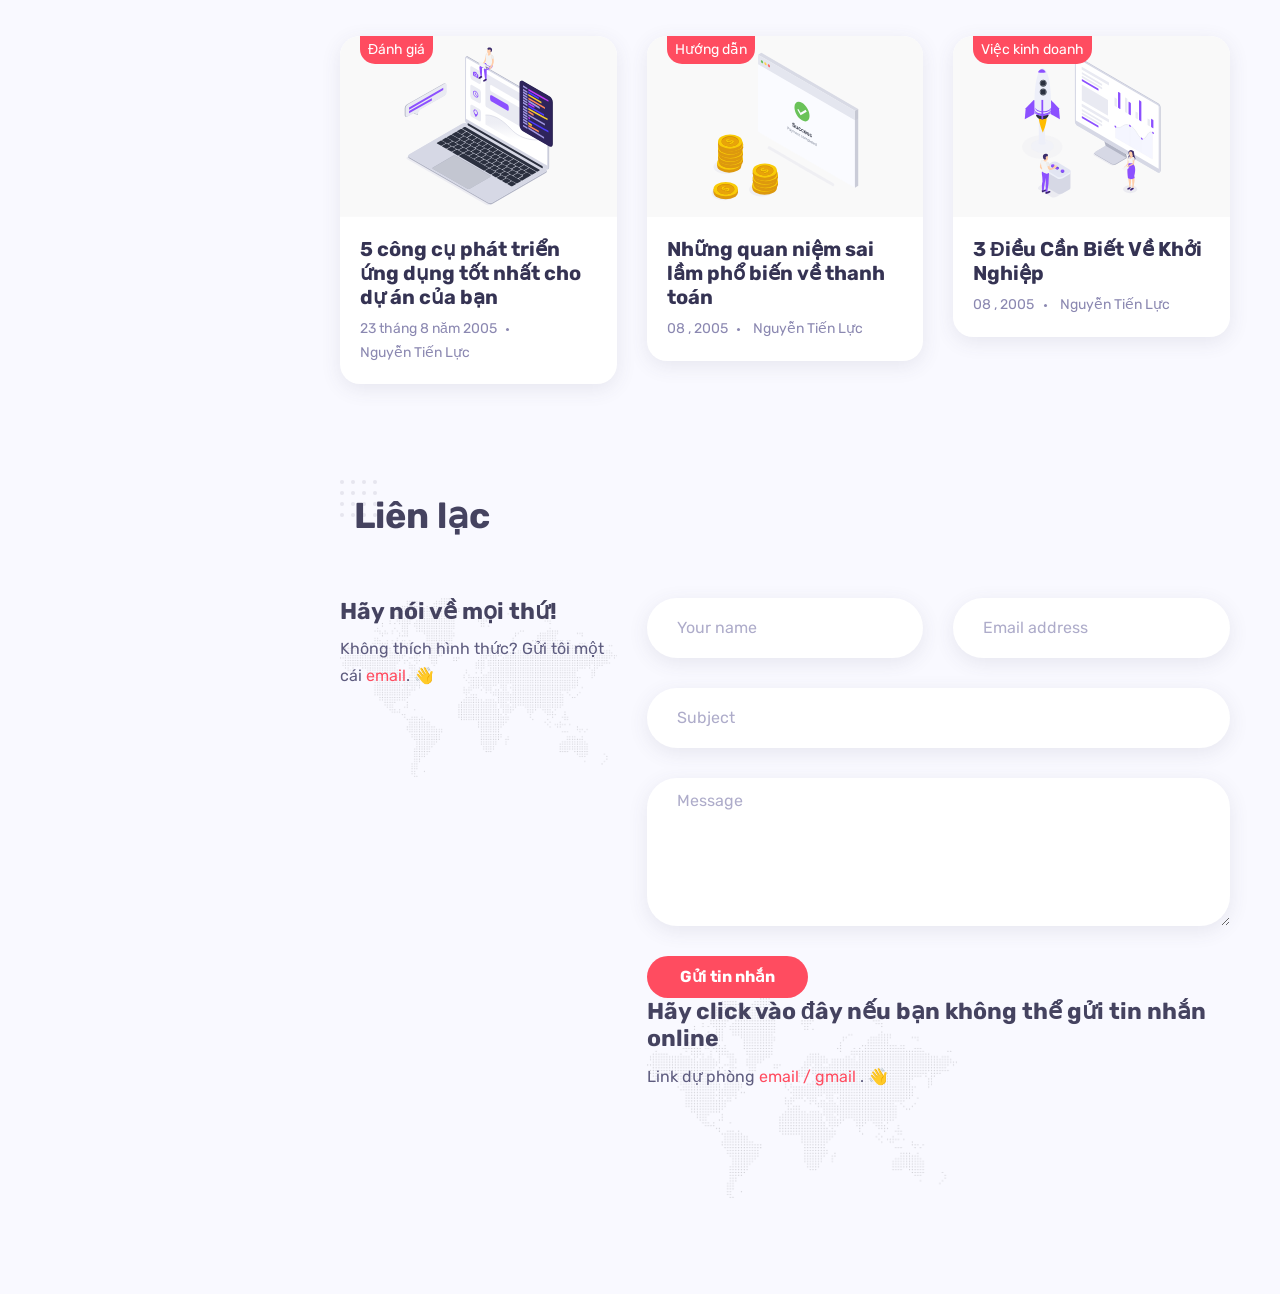
==== commit 6ec8b936: "Update index.html" ====
--- a/index.html
+++ b/index.html
@@ -114,7 +114,7 @@
 
 				<!-- info -->
 				<h1 class="mb-2 mt-0">Nguyễn Tiến Lực</h1>
-				<span>I'm a <span class="text-rotating">Nhà thiết kế UI/UX, nhà phát triển Front-End, người yêu thích nhiếp ảnh</span></span>
+				<span>I'm a <span class="text-rotating">Nhà thiết kế UI/UX, nhà phát triển Back-End, người yêu sự yên tĩnh </span></span>
 
 				<!-- social icons -->
 				<ul class="social-icons light list-inline mb-0 mt-4">
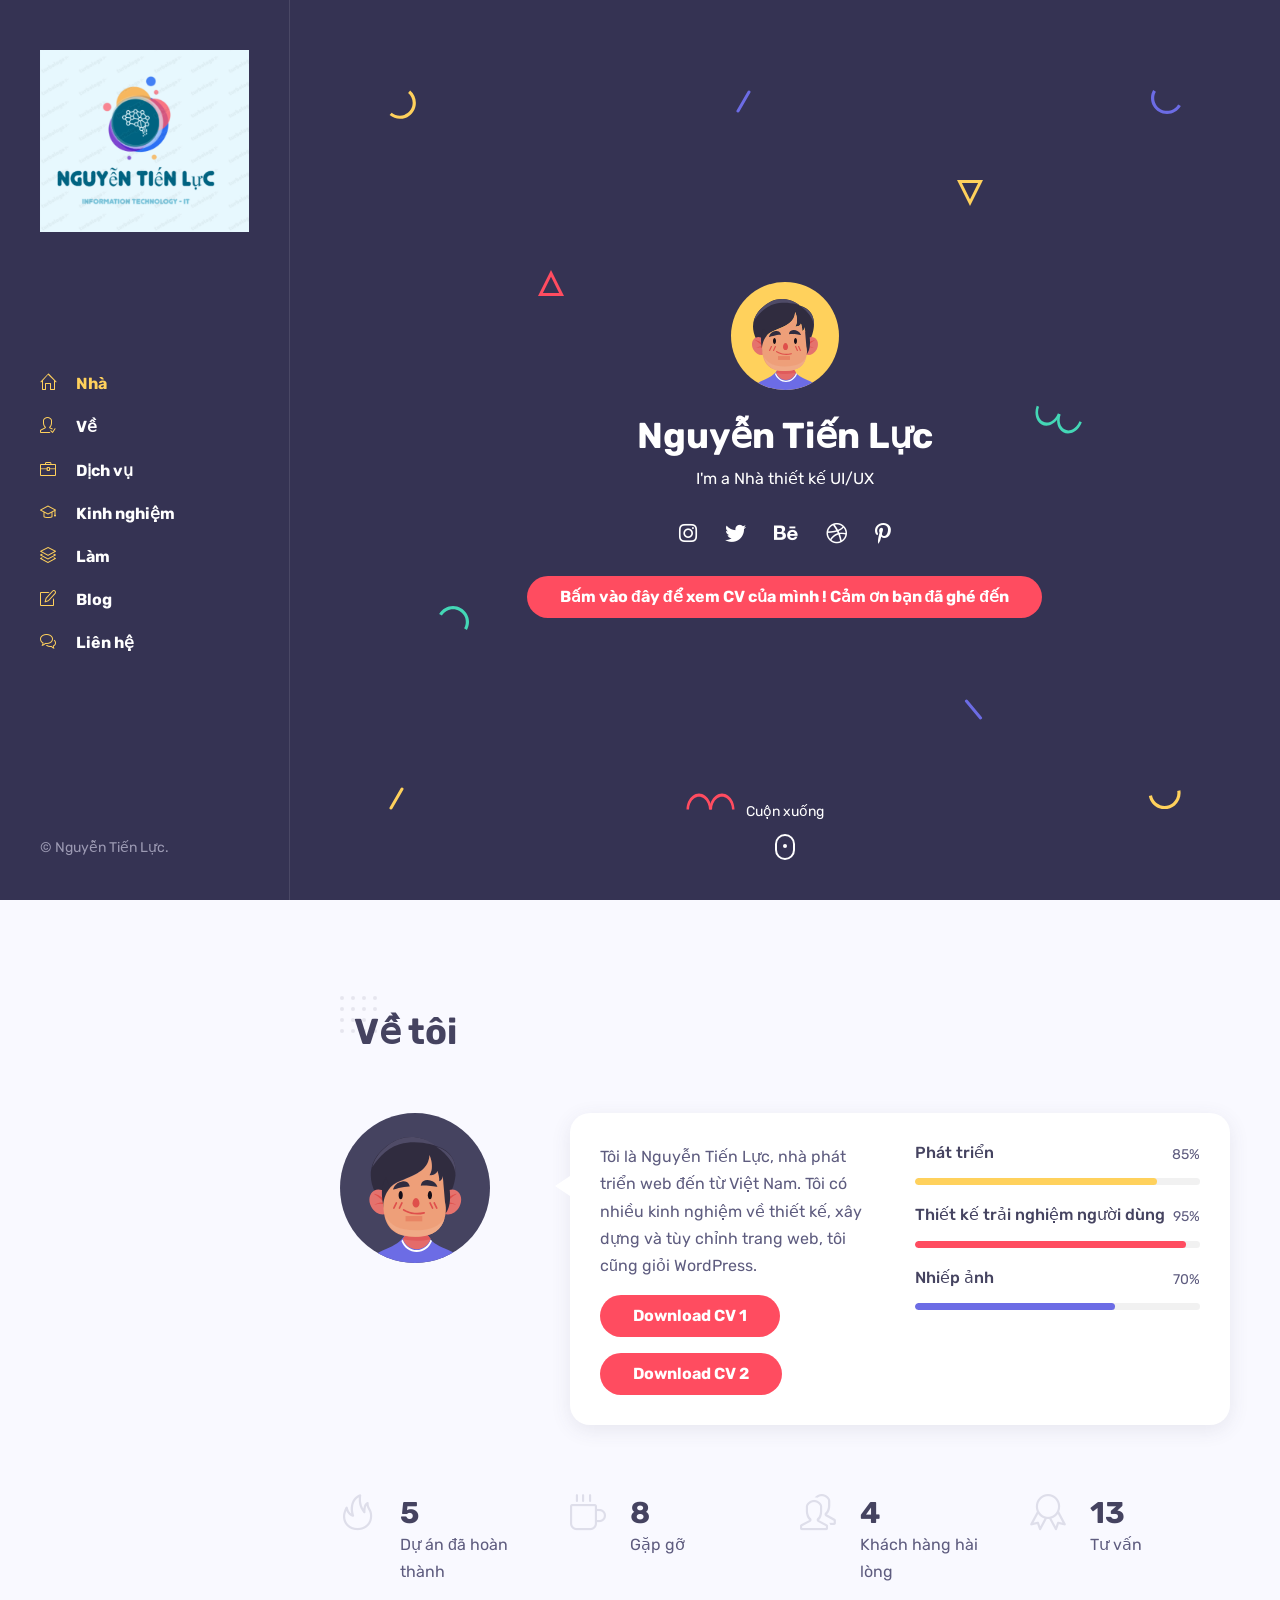
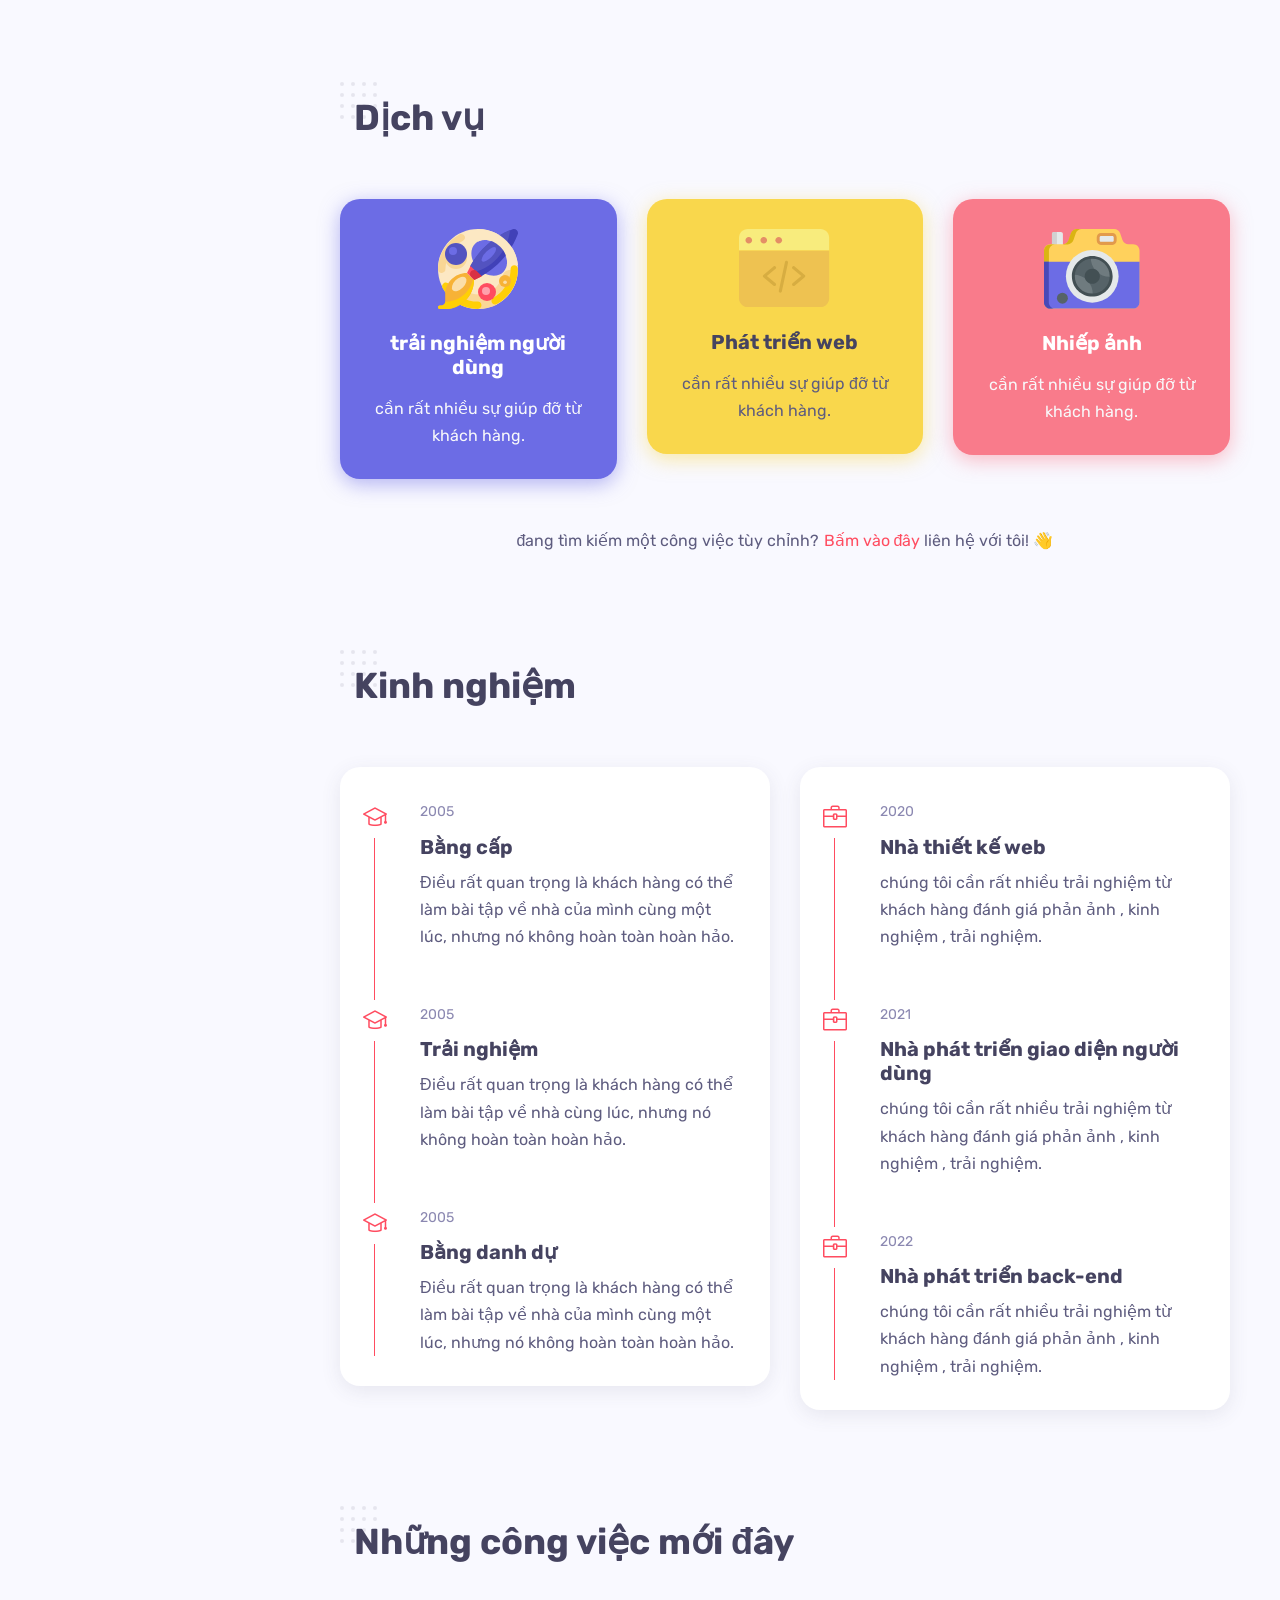
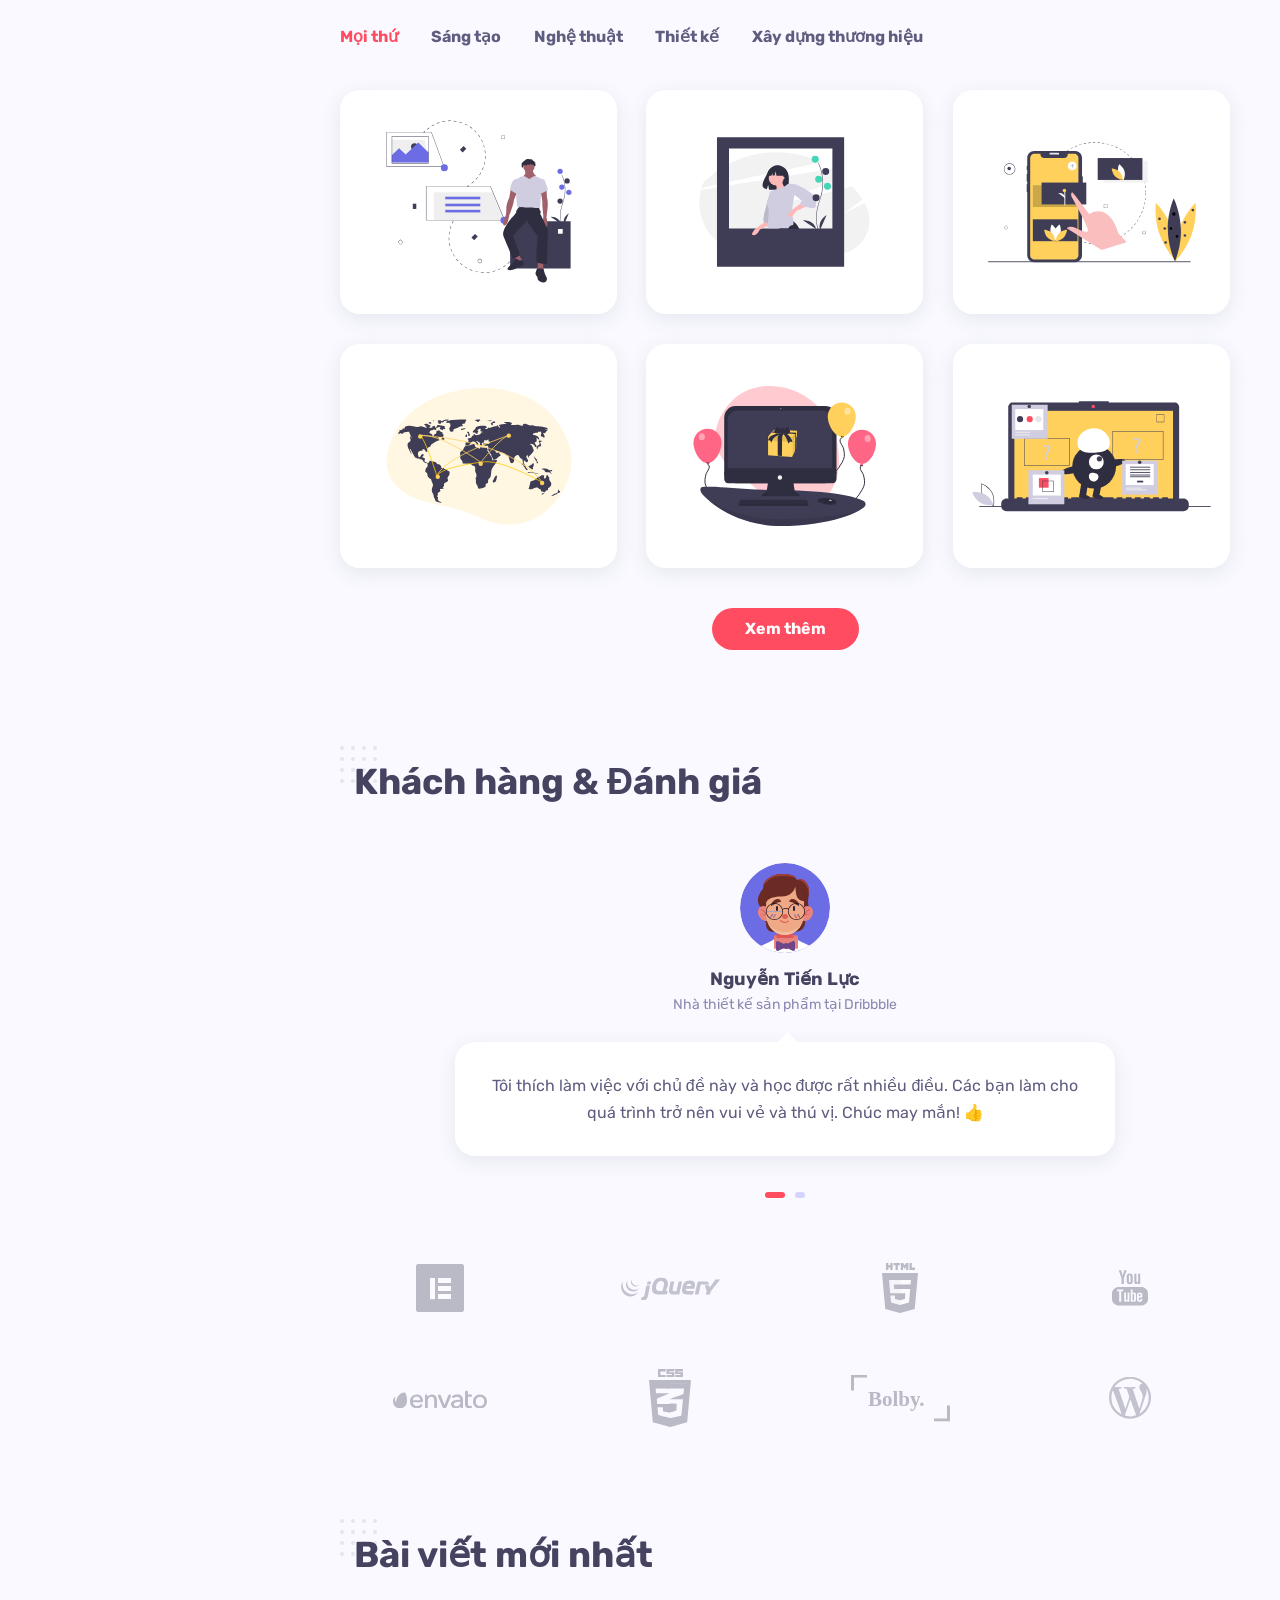
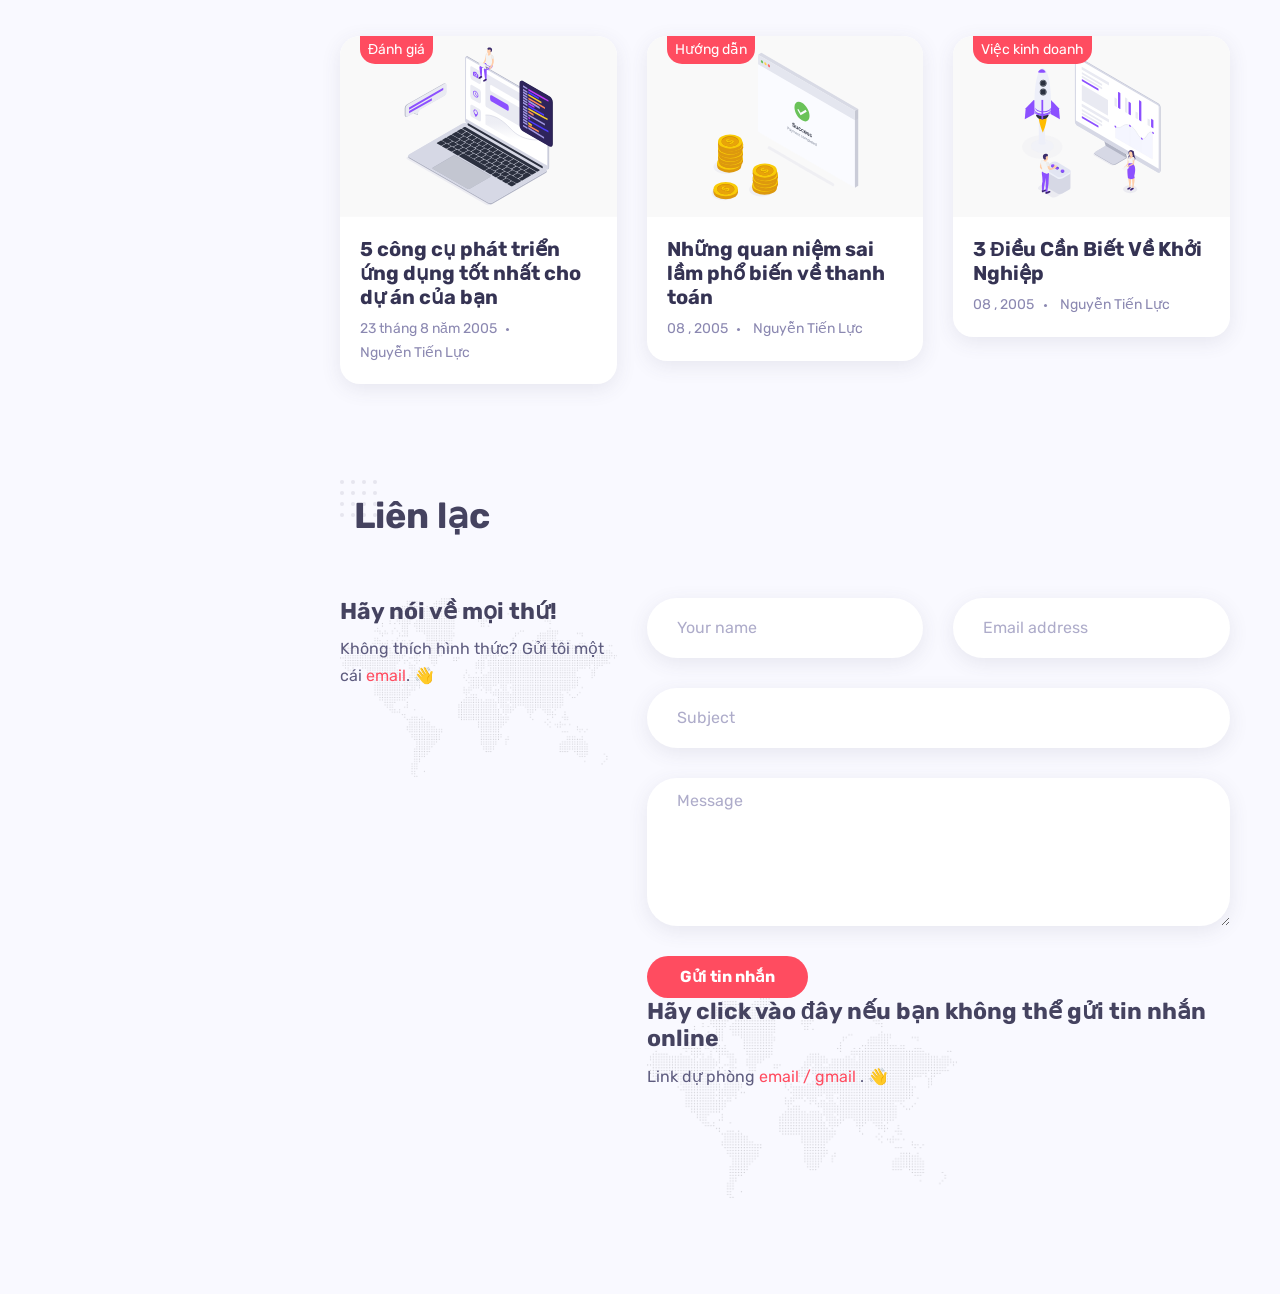
==== commit cd03d1f5: "Update index.html" ====
--- a/index.html
+++ b/index.html
@@ -127,7 +127,7 @@
 
 				<!-- buttons -->
 				<div class="mt-4">
-					<a href="Nguyen-Tien-Luc-TopCV.vn-070726.225523.pdf" class="btn btn-default">Xem CV của tôi hãy click vào đây!</a>
+					<a href="Nguyen-Tien-Luc-TopCV.vn-070726.225523.pdf" class="btn btn-default">Bấm vào đây để xem CV của mình ! Cảm ơn bạn đã ghé đến </a>
 				</div>
 			</div>
 			
